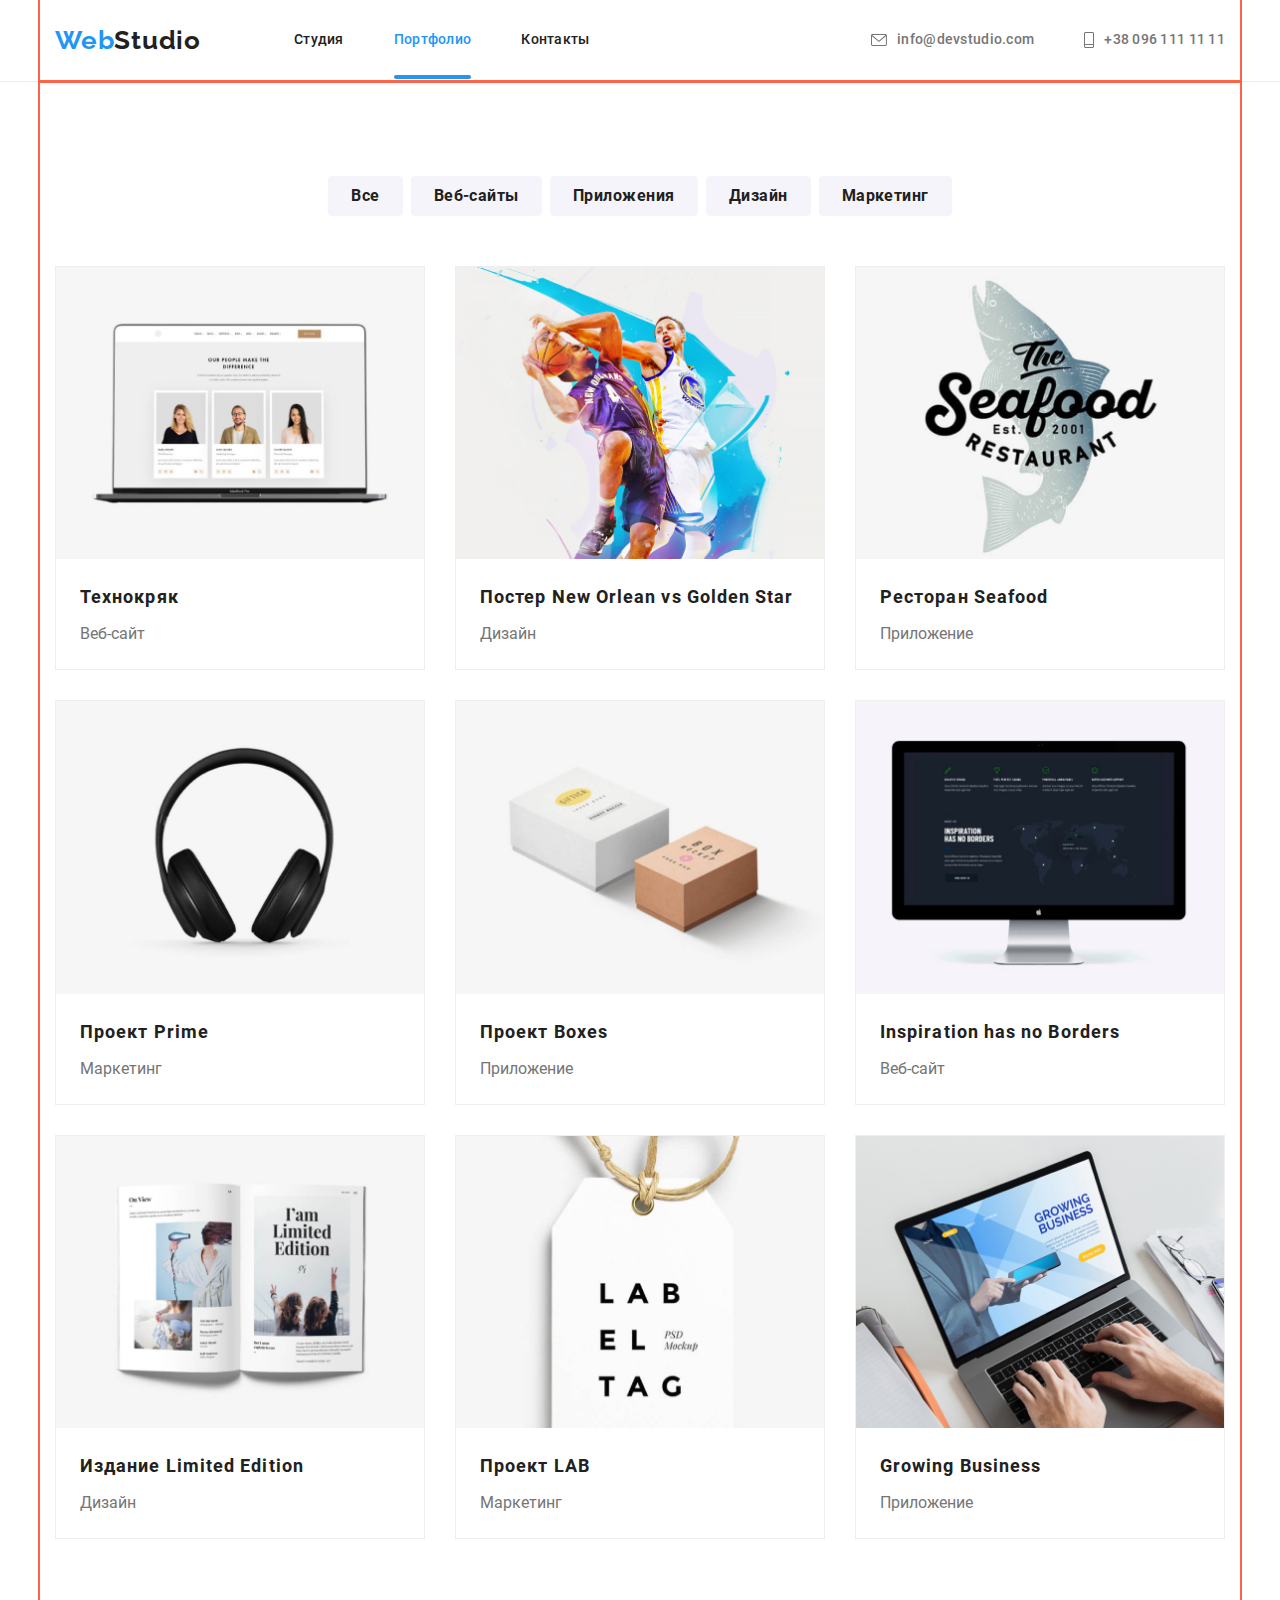
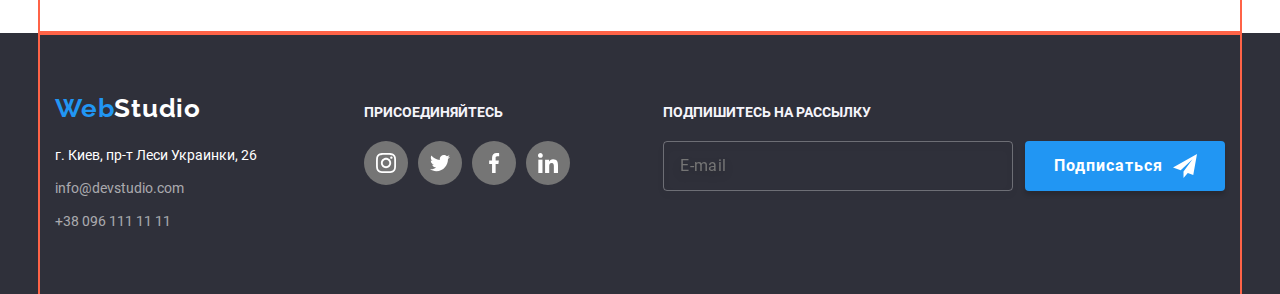
==== portfolio.html @ 84782966 "main" ====
<!DOCTYPE html>
<html lang="ru">

<head>
    <meta charset="UTF-8" />
    <meta name="viewport" content="width=device-width, initial-scale=1.0" />
    <title>
        WebStudio - эффективные решения для вашего бизнеса
    </title>
    <link href="https://fonts.googleapis.com/css2?family=Raleway:wght@700&display=swap" rel="stylesheet">
    <link rel="stylesheet"
        href="https://cdnjs.cloudflare.com/ajax/libs/modern-normalize/1.0.0/modern-normalize.min.css">
    <link rel="stylesheet" href="./css/portfolio.min.css" />
</head>

<body>
    <header>
        <div class="container header-container">
            <nav class="menu">
                <a href="./index.html" class="logo"><span class="logo__accent">Web</span>Studio</a>
                <ul class="site-nav list">
                    <li class="site-nav__item"><a href="./index.html"
                            class="site-nav__link">Студия</a></li>
                    <li class="site-nav__item"><a href="./portfolio.html" class="site-nav__link site-nav__link--current">Портфолио</a></li>
                    <li class="site-nav__item"><a href="#Contacts" class="site-nav__link">Контакты</a></li>
                </ul>
            </nav>
            <ul class="aut-nav list">
                <li class="aut-nav__item"><a href="mailto:info@devstudio.com" class="aut-nav__link"><svg
                            class="aut-nav__mail-icon">
                            <use href="./images/sprite.svg#mail"></use>
                        </svg>info@devstudio.com</a></li>
                <li class="aut-nav__item"><a href="tel:+380961111111" class="aut-nav__link"><svg class="aut-nav__tel-icon">
                            <use href="./images/sprite.svg#tel"></use>
                        </svg>+38 096 111 11 11</a></li>
            </ul>
        </div>
    </header>
    <main>
<section class="filter">
    <div class="container">
        <ul class="list filter__list">
            <li class="filter__item"><button type="button" class="filter__button">Все</button></li>
            <li class="filter__item"><button type="button" class="filter__button">Веб-сайты</button></li>
            <li class="filter__item"><button type="button" class="filter__button">Приложения</button></li>
            <li class="filter__item"><button type="button" class="filter__button">Дизайн</button></li>
            <li class="filter__item"><button type="button" class="filter__button">Маркетинг</button></li>
        </ul>
    
<div class="works">
        <h1 class="works--visually-hidden">Наши работы</h1>
            <ul class="list works__list">
                <li class="works__item">
                    <a href="" class="works__link">
                    <div class="works__holder">
                    <div class="works__thumb">
                        <img src="./images/img8.jpg" alt="Технокряк" width="370" height="294"/>
                        <p class="works__description">Технокряк это современная площадка распространения коронавируса. Компании используют эту платформу для цифрового
                        шпионажа и атак на защищённые сервера конкурентов.</p>
                    </div>
                            <div class="works__section">
                                <h3 class="works__title">Технокряк</h3>
                                <p class="works__subtitle">Веб-сайт</p>
                            </div>
                        </div>
                </a></li>
                <li class="works__item"><a href="" class="works__link">
                    <div class="works__holder">
                        <div class="works__thumb">
                            <img src="./images/img9.jpg" alt="Постер" width="370" height="294"/>
                            <p class="works__description">Технокряк это современная площадка распространения коронавируса. Компании используют эту
                                платформу для цифрового
                                шпионажа и атак на защищённые сервера конкурентов.</p>
                        </div>
                            <div class="works__section">
                                <h3 class="works__title">Постер New Orlean vs Golden Star</h3><p class="works__subtitle">Дизайн</p>
                            </div>
                        </div>
                </a></li>
                <li class="works__item"><a href="" class="works__link">
                    <div class="works__holder">
                        <div class="works__thumb">
                            <img src="./images/img10.jpg" alt="Ресторан" width="370" height="294"/>
                            <p class="works__description">Технокряк это современная площадка распространения коронавируса. Компании используют эту
                                платформу для цифрового
                                шпионажа и атак на защищённые сервера конкурентов.</p>
                        </div>
                            <div class="works__section">
                                <h3 class="works__title">Ресторан Seafood</h3><p class="works__subtitle">Приложение</p>
                            </div>
                    </div>
                </a></li>
                <li class="works__item"><a href="" class="works__link">
                    <div class="works__holder">
                        <div class="works__thumb">
                            <img src="./images/img11.jpg" alt="Проект" width="370" height="294"/>
                            <p class="works__description">Технокряк это современная площадка распространения коронавируса. Компании используют эту
                                платформу для цифрового
                                шпионажа и атак на защищённые сервера конкурентов.</p>
                        </div>
                            <div class="works__section">
                                <h3 class="works__title">Проект Prime</h3><p class="works__subtitle">Маркетинг</p>
                            </div>
                    </div>
                </a></li>
                <li class="works__item"><a href="" class="works__link">
                    <div class="works__holder">
                        <div class="works__thumb">
                            <img src="./images/img12.jpg" alt="Проект" width="370" height="294"/>
                            <p class="works__description">Технокряк это современная площадка распространения коронавируса. Компании используют эту платформу для цифрового
                        шпионажа и атак на защищённые сервера конкурентов.</p>
                        </div>
                            <div class="works__section">
                                <h3 class="works__title">Проект Boxes</h3><p class="works__subtitle">Приложение</p>
                            </div>
                    </div>
                </a></li>
                <li class="works__item"><a href="" class="works__link">
                    <div class="works__holder">
                        <div class="works__thumb">
                            <img src="./images/img13.jpg" alt="Веб-сайт" width="370" height="294"/>
                            <p class="works__description">Технокряк это современная площадка распространения коронавируса. Компании используют эту платформу для цифрового
                        шпионажа и атак на защищённые сервера конкурентов.</p>
                        </div>
                            <div class="works__section">
                                <h3 class="works__title">Inspiration has no Borders</h3><p class="works__subtitle">Веб-сайт</p>
                            </div>
                    </div>
                </a></li>
                <li class="works__item"><a href="" class="works__link">
                    <div class="works__holder">
                        <div class="works__thumb">
                            <img src="./images/img14.jpg" alt="Издание" width="370" height="294"/>
                            <p class="works__description">Технокряк это современная площадка распространения коронавируса. Компании используют эту платформу для цифрового
                        шпионажа и атак на защищённые сервера конкурентов.</p>
                        </div>
                            <div class="works__section">
                                <h3 class="works__title">Издание Limited Edition</h3><p class="works__subtitle">Дизайн</p>
                            </div>
                    </div>
                </a></li>
                <li class="works__item"><a href="" class="works__link">
                    <div class="works__holder">
                        <div class="works__thumb">
                            <img src="./images/img15.jpg" alt="Проект Лаб" width="370" height="294"/>
                            <p class="works__description">Технокряк это современная площадка распространения коронавируса. Компании используют эту платформу для цифрового
                        шпионажа и атак на защищённые сервера конкурентов.</p>
                        </div>
                            <div class="works__section">
                                <h3 class="works__title">Проект LAB</h3><p class="works__subtitle">Маркетинг</p>
                            </div>
                    </div>
                </a></li>
                <li class="works__item"><a href="" class="works__link">
                    <div class="works__holder">
                        <div class="works__thumb">
                            <img src="./images/img16.jpg" alt="Приложение для бизнеса" width="370" height="294"/>
                            <p class="works__description">Технокряк это современная площадка распространения коронавируса. Компании используют эту платформу для цифрового
                        шпионажа и атак на защищённые сервера конкурентов.</p>

                        </div>
                            <div class="works__section">
                                <h3 class="works__title">Growing Business</h3><p class="works__subtitle">Приложение</p>
                            </div>
                    </div>
                </a></li>
            </ul>
      

</div>
</section>

    </main>

    <footer class="dark-bg">
        <div class="container footer-container">
            <div class="contacts">
                <a href="./index.html" class="logo"><span class="logo__accent">Web</span><span
                        class="logo--inverse">Studio</span></a>
                <address id="Contacts">
                    <p class="contacts__address">г. Киев, пр-т Леси Украинки, 26</p>
                    <ul class="list">
                        <li><a href="mailto:info@devstudio.com" class="contacts__link">info@devstudio.com</a></li>
                        <li><a href="tel:+380961111111" class="contacts__link"> +38 096 111 11 11 </a></li>
                    </ul>
                </address>
            </div>
            <div class="join">
                <h3 class="join__title">Присоединяйтесь</h3>
                <ul class="list join__list">
                    <li class="join__item"><a class="join__link" href=""><svg class="social__icon">
                                <use href="./images/sprite.svg#instagram"></use>
                            </svg></a></li>
                    <li class="join__item"><a class="join__link" href=""><svg class="social__icon">
                                <use href="./images/sprite.svg#twitter"></use>
                            </svg></a></li>
                    <li class="join__item"><a class="join__link" href=""><svg class="social__icon">
                                <use href="./images/sprite.svg#facebook"></use>
                            </svg></a></li>
                    <li class="join__item"><a class="join__link" href=""><svg class="social__icon">
                                <use href="./images/sprite.svg#linkedin"></use>
                            </svg></a></li>
                </ul>
            </div>
                    <div class="subscribe">
                        <h3 class="subscribe__title">Подпишитесь на рассылку</h3>
                        <form class="subscribe__field">
                            <input class="subscribe__input" type="email" name="mail" placeholder="E-mail" autocomplete="email">
                            <button class="subscribe__button">Подписаться
                                <svg class="icon-send">
                                    <use href="./images/sprite.svg#send"></use>
                                </svg></button>
                    
                        </form>
                    </div>
        </div>
    </footer>
    </body>
    
    </html>
---- css/portfolio.min.css ----
@font-face{font-family:"Roboto";font-style:normal;font-weight:400;src:url("../fonts/Roboto/roboto-v20-latin_cyrillic-regular.eot");src:local("Roboto"),local("Roboto-Regular"),url("../fonts/Roboto/roboto-v20-latin_cyrillic-regular.eot?#iefix") format("embedded-opentype"),url("../fonts/Roboto/roboto-v20-latin_cyrillic-regular.woff2") format("woff2"),url("../fonts/Roboto/roboto-v20-latin_cyrillic-regular.woff") format("woff"),url("../fonts/Roboto/roboto-v20-latin_cyrillic-regular.ttf") format("truetype"),url("../fonts/Roboto/roboto-v20-latin_cyrillic-regular.svg#Roboto") format("svg")}@font-face{font-family:"Roboto";font-style:normal;font-weight:500;src:url("../fonts/Roboto/roboto-v20-latin_cyrillic-500.eot");src:local("Roboto Medium"),local("Roboto-Medium"),url("../fonts/Roboto/roboto-v20-latin_cyrillic-500.eot?#iefix") format("embedded-opentype"),url("../fonts/Roboto/roboto-v20-latin_cyrillic-500.woff2") format("woff2"),url("../fonts/Roboto/roboto-v20-latin_cyrillic-500.woff") format("woff"),url("../fonts/Roboto/roboto-v20-latin_cyrillic-500.ttf") format("truetype"),url("../fonts/Roboto/roboto-v20-latin_cyrillic-500.svg#Roboto") format("svg")}@font-face{font-family:"Roboto";font-style:normal;font-weight:700;src:url("../fonts/Roboto/roboto-v20-latin_cyrillic-700.eot");src:local("Roboto Bold"),local("Roboto-Bold"),url("../fonts/Roboto/roboto-v20-latin_cyrillic-700.eot?#iefix") format("embedded-opentype"),url("../fonts/Roboto/roboto-v20-latin_cyrillic-700.woff2") format("woff2"),url("../fonts/Roboto/roboto-v20-latin_cyrillic-700.woff") format("woff"),url("../fonts/Roboto/roboto-v20-latin_cyrillic-700.ttf") format("truetype"),url("../fonts/Roboto/roboto-v20-latin_cyrillic-700.svg#Roboto") format("svg")}@font-face{font-family:"Roboto";font-style:normal;font-weight:900;src:url("../fonts/Roboto/roboto-v20-latin_cyrillic-900.eot");src:local("Roboto Black"),local("Roboto-Black"),url("../fonts/Roboto/roboto-v20-latin_cyrillic-900.eot?#iefix") format("embedded-opentype"),url("../fonts/Roboto/roboto-v20-latin_cyrillic-900.woff2") format("woff2"),url("../fonts/Roboto/roboto-v20-latin_cyrillic-900.woff") format("woff"),url("../fonts/Roboto/roboto-v20-latin_cyrillic-900.ttf") format("truetype"),url("../fonts/Roboto/roboto-v20-latin_cyrillic-900.svg#Roboto") format("svg")}.site-nav__link,.aut-nav__link{font-weight:500;line-height:1.14;letter-spacing:0.02em;text-decoration:none}.site-nav__link:hover,.aut-nav__link:hover,.site-nav__link:focus,.aut-nav__link:focus{color:#2196f3}.filter__button{color:#212121;border:1px solid transparent;border-radius:4px}.join__title,.subscribe__title{margin-bottom:0;color:#212121;font-weight:700;font-size:14px;line-height:1.14;text-transform:uppercase}html{box-sizing:border-box}*,*::before,*::after{box-sizing:inherit}body{color:#757575;font-family:"Roboto", sans-serif;font-size:14px;line-height:1.71}h1,h2,h3,p{margin-top:0}img{display:block;max-width:100%;height:auto}address{font-style:normal}header{border-bottom:1px solid #ececec}link{text-decoration:none}.container{margin-left:auto;margin-right:auto;width:1200px;padding-left:15px;padding-right:15px;padding-top:94px;padding-bottom:94px;outline:2px solid tomato}.list{list-style:none;margin:0;padding:0}.dark-bg{background:#2f303a}.qualities--visually-hidden,.works--visually-hidden{position:absolute;width:1px;height:1px;margin:-1px;border:0;padding:0;clip:rect(0 0 0 0);overflow:hidden}.social__list{display:inline-flex}.social__link{display:inline-flex;justify-content:center;align-items:center;width:44px;height:44px;border-radius:50%;color:#afb1b8;transition:color 250ms cubic-bezier(0.4, 0, 0.2, 1)}.social__link:hover,.social__link:focus{background-color:#2196f3}.social__icon{width:20px;height:20px;fill:currentColor;transition:fill 250ms cubic-bezier(0.4, 0, 0.2, 1)}.social__link:hover .social__icon,.social__link:focus .social__icon{fill:#fff}.join__link:hover .social__icon,.join__link:focus .social__icon{fill:#fff}.logo__accent{color:#2196f3}.logo{display:block;margin-right:93px;font-family:"Raleway", sans-serif;font-size:26px;line-height:1.19;letter-spacing:.03em;font-weight:700;font-weight:700;text-decoration:none;color:#212121}.logo--inverse{color:#fff}.submit{display:flex;justify-content:center;align-items:center;margin-bottom:30px}.submit__checkbox{-webkit-appearance:none;-moz-appearance:none;appearance:none;position:absolute}.submit__icon{display:inline-block;width:16px;height:15px;background:#fff;border:2px solid #212121;border-radius:2px;box-shadow:0px 1px 3px rgba(0,0,0,0.12),0px 1px 1px rgba(0,0,0,0.14),0px 2px 1px rgba(0,0,0,0.2)}.submit__checkbox:checked+.submit__icon{background-color:#2196f3;fill:#fff;border-color:#2196f3;background-image:url(../images/check.svg);background-size:contain;background-origin:border-box}.submit__label{display:block;margin-left:7px;display:14px;justify-content:1.71;align-items:center;color:#757575}.submit-link{color:#2196f3}.submit__button{display:block;margin-right:auto;margin-left:auto;width:200px;height:50px;font-size:16px;line-height:1.87;letter-spacing:.06em;font-weight:700;font-weight:bold;text-align:center;color:#fff;background-color:#2196f3;box-shadow:0px 4px 4px rgba(0,0,0,0.15);border-radius:4px;border-style:none}.header-container{display:flex;padding-top:24px;padding-bottom:25px}.menu{display:flex;justify-content:center;align-items:center}.site-nav{display:flex;justify-content:center;align-items:center}.site-nav__link{padding-top:8px;padding-bottom:8px;color:#212121;transition:color 250ms cubic-bezier(0.4, 0, 0.2, 1)}.site-nav__link--current{position:relative;color:#2196f3}.site-nav__link--current::after{content:"";position:absolute;display:block;left:0;bottom:-24px;width:100%;height:4px;border-radius:2px;background-color:#2196f3}.site-nav__item:not(:last-child),.aut-nav__item:not(:last-child){margin-right:50px}.aut-nav{display:inline-flex;margin-left:auto}.aut-nav__link{display:flex;justify-content:center;align-items:center;padding-top:8px;padding-bottom:8px;color:#757575;transition-property:color;transition-delay:250ms}.aut-nav__mail-icon{margin-right:10px;width:16px;height:12px;fill:currentColor;transition:fill 250ms cubic-bezier(0.4, 0, 0.2, 1)}.aut-nav__link:hover .aut-nav__mail-icon{fill:#2196f3}.aut-nav__tel-icon{margin-right:10px;width:10px;height:16px;fill:currentColor;transition:fill 250ms cubic-bezier(0.4, 0, 0.2, 1)}.aut-nav__link:focus .aut-nav__tel-icon{fill:#2196f3}.filter__list{display:flex;justify-content:center;margin-bottom:50px}.filter__item:not(:last-child){margin-right:8px}.filter__button{padding:6px 22px;background-color:#f5f4fa;font-weight:500;font-size:16px;line-height:1.62;letter-spacing:.03em;font-weight:700}.filter__button:hover,.filter__button:focus{color:#fff;background:#2196f3}.works__section{padding-left:24px;padding-bottom:20px;padding-top:20px;padding-right:24px}.works__title{margin-bottom:0;font-size:18px;line-height:2;letter-spacing:.06em;font-weight:700;color:#212121}.works__subtitle{margin-top:4px;margin-bottom:0;font-size:16px;line-height:1.87;color:#757575}.works__list{display:flex;flex-wrap:wrap;margin-top:-30px;margin-left:-30px}.works__item{margin-top:30px;margin-left:30px;border:1px solid #eeeeee;flex-basis:calc(100% / 3 - 30px)}.works__link{text-decoration:none}.works__link:hover .works__holder,.works__link:focus .works__holder{box-shadow:0px 5px 10px rgba(0,0,0,0.12),0px 3px 3px rgba(0,0,0,0.14),0px 3px 4px rgba(0,0,0,0.2)}.works__thumb{position:relative;overflow:hidden}.works__thumb::before{content:"";display:block;position:absolute;top:0;left:0;width:100%;height:100%;background-color:rgba(33,150,243,0.9);opacity:0;transform:translateY(100%);transition:opacity 250ms cubic-bezier(0.4, 0, 0.2, 1),transform 250ms cubic-bezier(0.4, 0, 0.2, 1)}.works__link:hover .works__thumb::before,.works__link:focus .works__thumb::before{opacity:1;transform:translateY(0)}.works__description{position:absolute;display:flex;width:100%;height:100%;top:0;left:0;padding:24px;align-items:center;color:#fff;font-size:18px;line-height:1.56;letter-spacing:.03em;font-weight:700;overflow:auto;opacity:0;transform:translateY(100%);transition:opacity 250ms cubic-bezier(0.4, 0, 0.2, 1),transform 250ms cubic-bezier(0.4, 0, 0.2, 1)}.works__link:hover .works__description,.works__link:focus .works__description{opacity:1;transform:translateY(0)}.footer-container{display:flex;padding-top:60px;padding-bottom:60px}.contacts__address,.contacts__link{font-size:14px;line-height:1.71}.contacts__link{display:block;color:rgba(255,255,255,0.6);margin-top:9px;text-decoration:none}.contacts__address{color:#fff;margin-top:20px;margin-bottom:0}.join{display:block;margin-left:70px;padding-top:12px}.join__title{color:#f5f4fa;margin-bottom:20px}.join__list{display:flex;text-decoration:none}.join__item{display:inline-flex}.join__item:not(:last-child){margin-right:10px}.join__link{display:flex;justify-content:center;align-items:center;width:44px;height:44px;border-radius:50%;color:#fff;background-color:#757575;transition:background-color 250ms cubic-bezier(0.4, 0, 0.2, 1)}.join__link:hover,.join__link:focus{background-color:#2196f3}.subscribe{padding-top:12px;margin-left:93px}.subscribe__field{display:flex;align-items:center}.subscribe__input{width:350px;height:50px;padding:15px 16px;margin-right:12px;background-color:transparent;border:1px solid rgba(255,255,255,0.3);box-sizing:border-box;filter:drop-shadow(0px 4px 4px rgba(0,0,0,0.15));border-radius:4px;font-size:16px;line-height:1.25;letter-spacing:0.03em;color:rgba(255,255,255,0.6)}.subscribe__input:-webkit-autofill,.subscribe__input:-webkit-autofill:hover,.subscribe__input:-webkit-autofill:focus{border:1px solid #69696b;-webkit-text-fill-color:rgba(255,255,255,0.6);-webkit-box-shadow:0 0 0px 1000px 255,255,255,0.3 inset;box-shadow:0 0 0px 1000px 255,255,255,0.3 inset}.subscribe__button{display:flex;align-items:center;text-align:center;padding:10px 28px 10px 29px;width:200px;height:50px;background-color:#2196f3;font-size:16px;line-height:1.87;letter-spacing:.06em;font-weight:bold;color:#fff;border:transparent;box-shadow:0px 4px 4px rgba(0,0,0,0.15);border-radius:4px;transition:color 250ms cubic-bezier(0.4, 0, 0.2, 1),background-color 250ms cubic-bezier(0.4, 0, 0.2, 1)}.subscribe__button:hover,.subscribe__button:focus{color:#2196f3;background-color:#f5f4fa}.icon-send{width:24px;height:24px;margin-left:10px;fill:currentColor;transition:fill 250ms cubic-bezier(0.4, 0, 0.2, 1)}.subscribe__title{color:#f5f4fa;margin-bottom:20px}
/*# sourceMappingURL=portfolio.min.css.map */
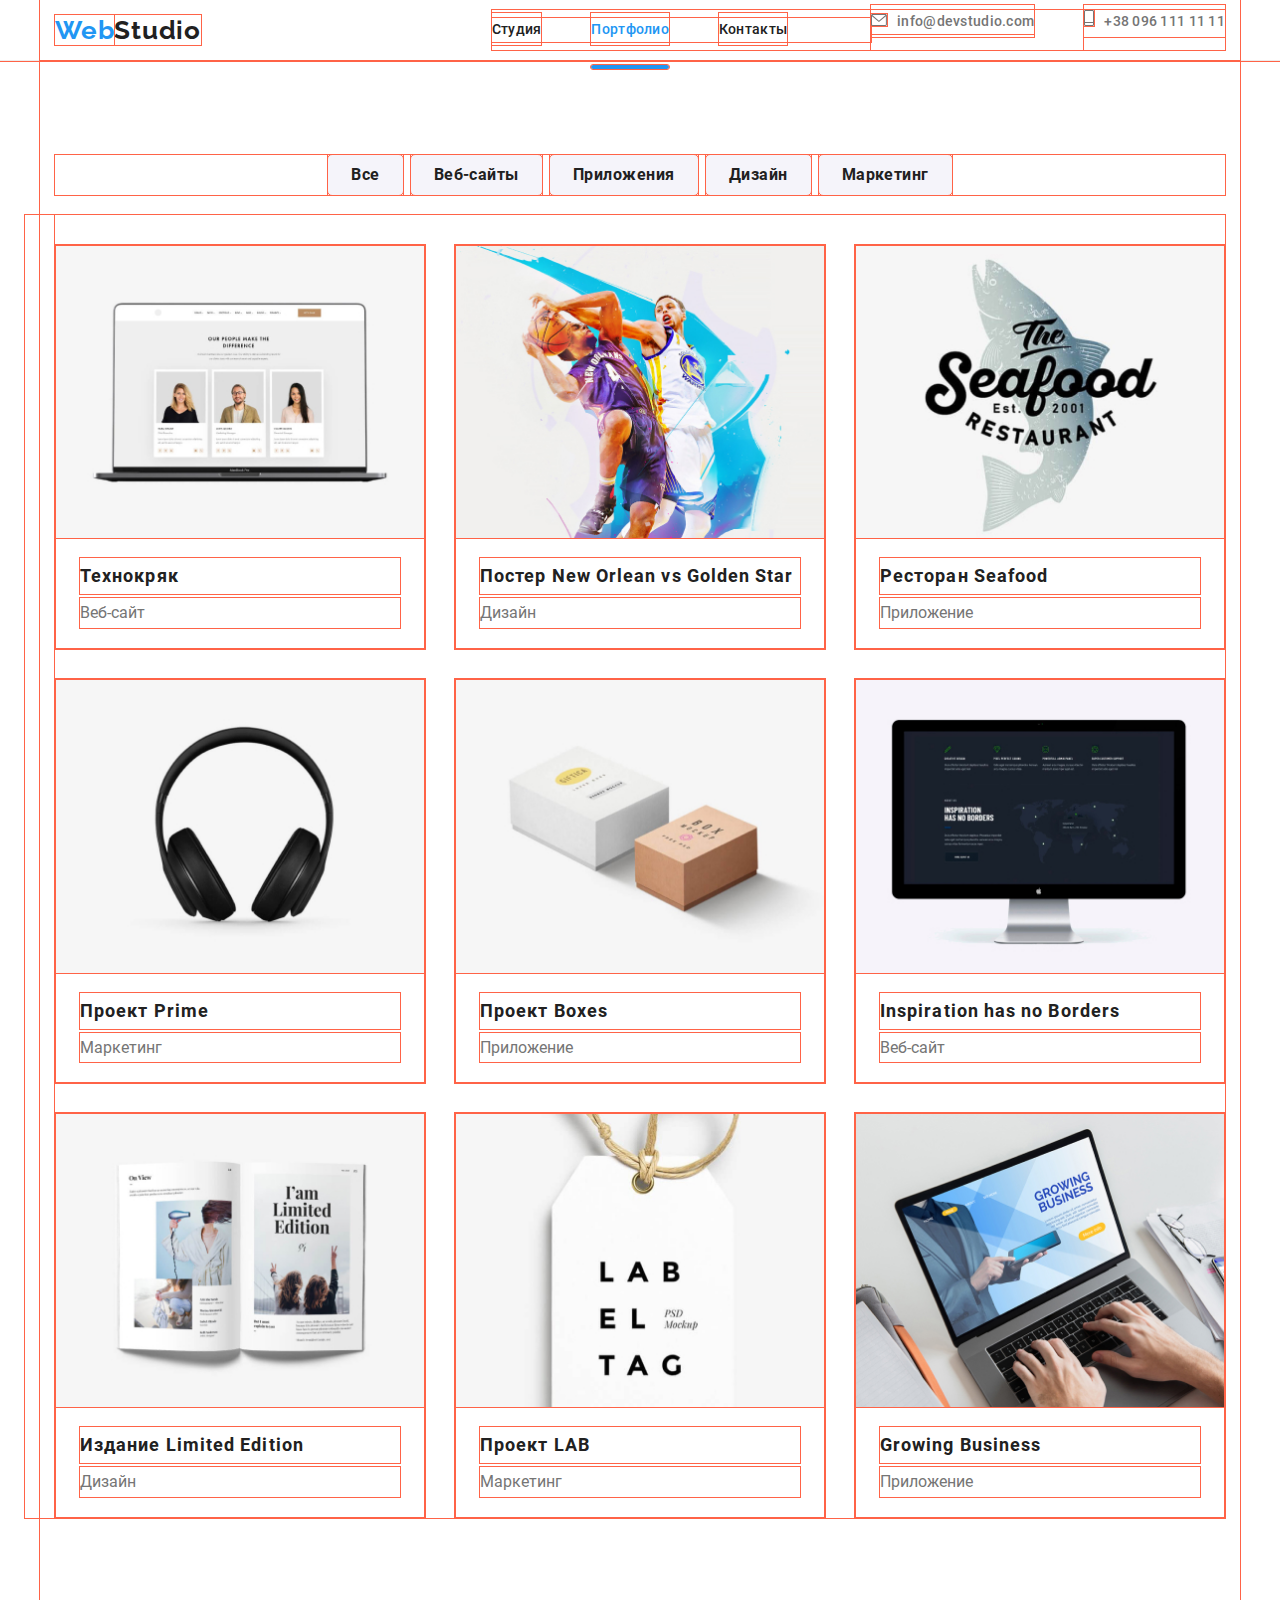
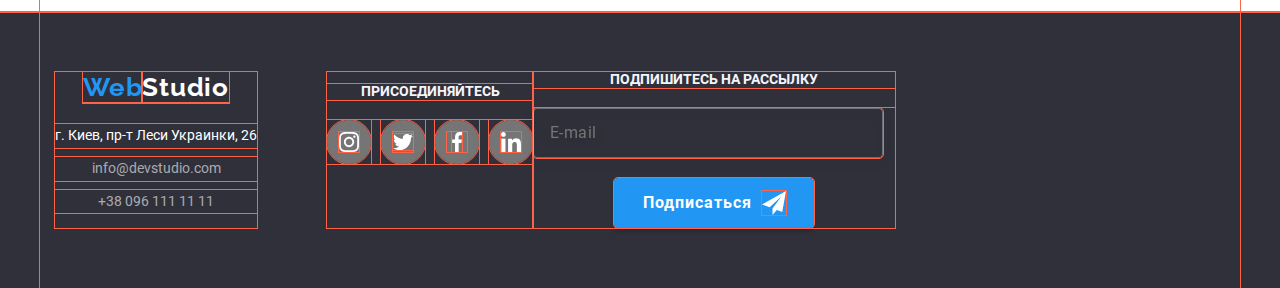
==== commit 8aaed634: "tablet" ====
--- a/portfolio.html
+++ b/portfolio.html
@@ -14,26 +14,37 @@
 </head>
 
 <body>
-    <header>
-        <div class="container header-container">
-            <nav class="menu">
-                <a href="./index.html" class="logo"><span class="logo__accent">Web</span>Studio</a>
+    <header class="page-header">
+        <div class="header-container">
+    
+            <a href="./index.html" class="logo logo--header"><span class="logo__accent">Web</span>Studio</a>
+            <button type="button" class="menu__btn" aria-expanded="false" aria-controls="menu-container" data-menu-button>
+                <svg width="24" height="16" aria-label="Переключатель мобильного меню">
+                    <use class="menu__close-icon" href="./images/sprite.svg#close_nav"></use>
+                    <use class="menu__open-icon" href="./images/sprite.svg#menu_nav"></use>
+                </svg>
+            </button>
+            <nav class="menu" id="menu-container" data-menu>
                 <ul class="site-nav list">
                     <li class="site-nav__item"><a href="./index.html"
                             class="site-nav__link">Студия</a></li>
-                    <li class="site-nav__item"><a href="./portfolio.html" class="site-nav__link site-nav__link--current">Портфолио</a></li>
+                    <li class="site-nav__item site-nav__item--current"><a href="./portfolio.html" class="site-nav__link  site-nav__link--current">Портфолио</a></li>
                     <li class="site-nav__item"><a href="#Contacts" class="site-nav__link">Контакты</a></li>
                 </ul>
+    
+                <ul class="aut-nav list">
+                    <li class="aut-nav__item"><a href="mailto:info@devstudio.com" class="aut-nav__link"><svg
+                                class="aut-nav__mail-icon">
+                                <use href="./images/sprite.svg#mail"></use>
+                            </svg>info@devstudio.com</a></li>
+                    <li class="aut-nav__item"><a href="tel:+380961111111" class="aut-nav__link"><svg
+                                class="aut-nav__tel-icon">
+                                <use href="./images/sprite.svg#tel"></use>
+                            </svg>+38 096 111 11 11</a></li>
+                </ul>
             </nav>
-            <ul class="aut-nav list">
-                <li class="aut-nav__item"><a href="mailto:info@devstudio.com" class="aut-nav__link"><svg
-                            class="aut-nav__mail-icon">
-                            <use href="./images/sprite.svg#mail"></use>
-                        </svg>info@devstudio.com</a></li>
-                <li class="aut-nav__item"><a href="tel:+380961111111" class="aut-nav__link"><svg class="aut-nav__tel-icon">
-                            <use href="./images/sprite.svg#tel"></use>
-                        </svg>+38 096 111 11 11</a></li>
-            </ul>
+    
+    
         </div>
     </header>
     <main>
@@ -202,19 +213,20 @@
                             </svg></a></li>
                 </ul>
             </div>
-                    <div class="subscribe">
-                        <h3 class="subscribe__title">Подпишитесь на рассылку</h3>
-                        <form class="subscribe__field">
-                            <input class="subscribe__input" type="email" name="mail" placeholder="E-mail" autocomplete="email">
-                            <button class="subscribe__button">Подписаться
-                                <svg class="icon-send">
-                                    <use href="./images/sprite.svg#send"></use>
-                                </svg></button>
-                    
-                        </form>
-                    </div>
+            <div class="subscribe">
+                <h3 class="subscribe__title">Подпишитесь на рассылку</h3>
+                <form class="subscribe__field">
+                    <input class="subscribe__input" type="email" name="mail" placeholder="E-mail" autocomplete="email">
+                    <button class="subscribe__button">Подписаться
+                        <svg class="icon-send">
+                            <use href="./images/sprite.svg#send"></use>
+                        </svg></button>
+    
+                </form>
+            </div>
         </div>
     </footer>
+    <script src="./js/menu.js"></script>
     </body>
     
     </html>--- a/css/portfolio.min.css
+++ b/css/portfolio.min.css
@@ -1,2 +1,2 @@
-@font-face{font-family:"Roboto";font-style:normal;font-weight:400;src:url("../fonts/Roboto/roboto-v20-latin_cyrillic-regular.eot");src:local("Roboto"),local("Roboto-Regular"),url("../fonts/Roboto/roboto-v20-latin_cyrillic-regular.eot?#iefix") format("embedded-opentype"),url("../fonts/Roboto/roboto-v20-latin_cyrillic-regular.woff2") format("woff2"),url("../fonts/Roboto/roboto-v20-latin_cyrillic-regular.woff") format("woff"),url("../fonts/Roboto/roboto-v20-latin_cyrillic-regular.ttf") format("truetype"),url("../fonts/Roboto/roboto-v20-latin_cyrillic-regular.svg#Roboto") format("svg")}@font-face{font-family:"Roboto";font-style:normal;font-weight:500;src:url("../fonts/Roboto/roboto-v20-latin_cyrillic-500.eot");src:local("Roboto Medium"),local("Roboto-Medium"),url("../fonts/Roboto/roboto-v20-latin_cyrillic-500.eot?#iefix") format("embedded-opentype"),url("../fonts/Roboto/roboto-v20-latin_cyrillic-500.woff2") format("woff2"),url("../fonts/Roboto/roboto-v20-latin_cyrillic-500.woff") format("woff"),url("../fonts/Roboto/roboto-v20-latin_cyrillic-500.ttf") format("truetype"),url("../fonts/Roboto/roboto-v20-latin_cyrillic-500.svg#Roboto") format("svg")}@font-face{font-family:"Roboto";font-style:normal;font-weight:700;src:url("../fonts/Roboto/roboto-v20-latin_cyrillic-700.eot");src:local("Roboto Bold"),local("Roboto-Bold"),url("../fonts/Roboto/roboto-v20-latin_cyrillic-700.eot?#iefix") format("embedded-opentype"),url("../fonts/Roboto/roboto-v20-latin_cyrillic-700.woff2") format("woff2"),url("../fonts/Roboto/roboto-v20-latin_cyrillic-700.woff") format("woff"),url("../fonts/Roboto/roboto-v20-latin_cyrillic-700.ttf") format("truetype"),url("../fonts/Roboto/roboto-v20-latin_cyrillic-700.svg#Roboto") format("svg")}@font-face{font-family:"Roboto";font-style:normal;font-weight:900;src:url("../fonts/Roboto/roboto-v20-latin_cyrillic-900.eot");src:local("Roboto Black"),local("Roboto-Black"),url("../fonts/Roboto/roboto-v20-latin_cyrillic-900.eot?#iefix") format("embedded-opentype"),url("../fonts/Roboto/roboto-v20-latin_cyrillic-900.woff2") format("woff2"),url("../fonts/Roboto/roboto-v20-latin_cyrillic-900.woff") format("woff"),url("../fonts/Roboto/roboto-v20-latin_cyrillic-900.ttf") format("truetype"),url("../fonts/Roboto/roboto-v20-latin_cyrillic-900.svg#Roboto") format("svg")}.site-nav__link,.aut-nav__link{font-weight:500;line-height:1.14;letter-spacing:0.02em;text-decoration:none}.site-nav__link:hover,.aut-nav__link:hover,.site-nav__link:focus,.aut-nav__link:focus{color:#2196f3}.filter__button{color:#212121;border:1px solid transparent;border-radius:4px}.join__title,.subscribe__title{margin-bottom:0;color:#212121;font-weight:700;font-size:14px;line-height:1.14;text-transform:uppercase}html{box-sizing:border-box}*,*::before,*::after{box-sizing:inherit}body{color:#757575;font-family:"Roboto", sans-serif;font-size:14px;line-height:1.71}h1,h2,h3,p{margin-top:0}img{display:block;max-width:100%;height:auto}address{font-style:normal}header{border-bottom:1px solid #ececec}link{text-decoration:none}.container{margin-left:auto;margin-right:auto;width:1200px;padding-left:15px;padding-right:15px;padding-top:94px;padding-bottom:94px;outline:2px solid tomato}.list{list-style:none;margin:0;padding:0}.dark-bg{background:#2f303a}.qualities--visually-hidden,.works--visually-hidden{position:absolute;width:1px;height:1px;margin:-1px;border:0;padding:0;clip:rect(0 0 0 0);overflow:hidden}.social__list{display:inline-flex}.social__link{display:inline-flex;justify-content:center;align-items:center;width:44px;height:44px;border-radius:50%;color:#afb1b8;transition:color 250ms cubic-bezier(0.4, 0, 0.2, 1)}.social__link:hover,.social__link:focus{background-color:#2196f3}.social__icon{width:20px;height:20px;fill:currentColor;transition:fill 250ms cubic-bezier(0.4, 0, 0.2, 1)}.social__link:hover .social__icon,.social__link:focus .social__icon{fill:#fff}.join__link:hover .social__icon,.join__link:focus .social__icon{fill:#fff}.logo__accent{color:#2196f3}.logo{display:block;margin-right:93px;font-family:"Raleway", sans-serif;font-size:26px;line-height:1.19;letter-spacing:.03em;font-weight:700;font-weight:700;text-decoration:none;color:#212121}.logo--inverse{color:#fff}.submit{display:flex;justify-content:center;align-items:center;margin-bottom:30px}.submit__checkbox{-webkit-appearance:none;-moz-appearance:none;appearance:none;position:absolute}.submit__icon{display:inline-block;width:16px;height:15px;background:#fff;border:2px solid #212121;border-radius:2px;box-shadow:0px 1px 3px rgba(0,0,0,0.12),0px 1px 1px rgba(0,0,0,0.14),0px 2px 1px rgba(0,0,0,0.2)}.submit__checkbox:checked+.submit__icon{background-color:#2196f3;fill:#fff;border-color:#2196f3;background-image:url(../images/check.svg);background-size:contain;background-origin:border-box}.submit__label{display:block;margin-left:7px;display:14px;justify-content:1.71;align-items:center;color:#757575}.submit-link{color:#2196f3}.submit__button{display:block;margin-right:auto;margin-left:auto;width:200px;height:50px;font-size:16px;line-height:1.87;letter-spacing:.06em;font-weight:700;font-weight:bold;text-align:center;color:#fff;background-color:#2196f3;box-shadow:0px 4px 4px rgba(0,0,0,0.15);border-radius:4px;border-style:none}.header-container{display:flex;padding-top:24px;padding-bottom:25px}.menu{display:flex;justify-content:center;align-items:center}.site-nav{display:flex;justify-content:center;align-items:center}.site-nav__link{padding-top:8px;padding-bottom:8px;color:#212121;transition:color 250ms cubic-bezier(0.4, 0, 0.2, 1)}.site-nav__link--current{position:relative;color:#2196f3}.site-nav__link--current::after{content:"";position:absolute;display:block;left:0;bottom:-24px;width:100%;height:4px;border-radius:2px;background-color:#2196f3}.site-nav__item:not(:last-child),.aut-nav__item:not(:last-child){margin-right:50px}.aut-nav{display:inline-flex;margin-left:auto}.aut-nav__link{display:flex;justify-content:center;align-items:center;padding-top:8px;padding-bottom:8px;color:#757575;transition-property:color;transition-delay:250ms}.aut-nav__mail-icon{margin-right:10px;width:16px;height:12px;fill:currentColor;transition:fill 250ms cubic-bezier(0.4, 0, 0.2, 1)}.aut-nav__link:hover .aut-nav__mail-icon{fill:#2196f3}.aut-nav__tel-icon{margin-right:10px;width:10px;height:16px;fill:currentColor;transition:fill 250ms cubic-bezier(0.4, 0, 0.2, 1)}.aut-nav__link:focus .aut-nav__tel-icon{fill:#2196f3}.filter__list{display:flex;justify-content:center;margin-bottom:50px}.filter__item:not(:last-child){margin-right:8px}.filter__button{padding:6px 22px;background-color:#f5f4fa;font-weight:500;font-size:16px;line-height:1.62;letter-spacing:.03em;font-weight:700}.filter__button:hover,.filter__button:focus{color:#fff;background:#2196f3}.works__section{padding-left:24px;padding-bottom:20px;padding-top:20px;padding-right:24px}.works__title{margin-bottom:0;font-size:18px;line-height:2;letter-spacing:.06em;font-weight:700;color:#212121}.works__subtitle{margin-top:4px;margin-bottom:0;font-size:16px;line-height:1.87;color:#757575}.works__list{display:flex;flex-wrap:wrap;margin-top:-30px;margin-left:-30px}.works__item{margin-top:30px;margin-left:30px;border:1px solid #eeeeee;flex-basis:calc(100% / 3 - 30px)}.works__link{text-decoration:none}.works__link:hover .works__holder,.works__link:focus .works__holder{box-shadow:0px 5px 10px rgba(0,0,0,0.12),0px 3px 3px rgba(0,0,0,0.14),0px 3px 4px rgba(0,0,0,0.2)}.works__thumb{position:relative;overflow:hidden}.works__thumb::before{content:"";display:block;position:absolute;top:0;left:0;width:100%;height:100%;background-color:rgba(33,150,243,0.9);opacity:0;transform:translateY(100%);transition:opacity 250ms cubic-bezier(0.4, 0, 0.2, 1),transform 250ms cubic-bezier(0.4, 0, 0.2, 1)}.works__link:hover .works__thumb::before,.works__link:focus .works__thumb::before{opacity:1;transform:translateY(0)}.works__description{position:absolute;display:flex;width:100%;height:100%;top:0;left:0;padding:24px;align-items:center;color:#fff;font-size:18px;line-height:1.56;letter-spacing:.03em;font-weight:700;overflow:auto;opacity:0;transform:translateY(100%);transition:opacity 250ms cubic-bezier(0.4, 0, 0.2, 1),transform 250ms cubic-bezier(0.4, 0, 0.2, 1)}.works__link:hover .works__description,.works__link:focus .works__description{opacity:1;transform:translateY(0)}.footer-container{display:flex;padding-top:60px;padding-bottom:60px}.contacts__address,.contacts__link{font-size:14px;line-height:1.71}.contacts__link{display:block;color:rgba(255,255,255,0.6);margin-top:9px;text-decoration:none}.contacts__address{color:#fff;margin-top:20px;margin-bottom:0}.join{display:block;margin-left:70px;padding-top:12px}.join__title{color:#f5f4fa;margin-bottom:20px}.join__list{display:flex;text-decoration:none}.join__item{display:inline-flex}.join__item:not(:last-child){margin-right:10px}.join__link{display:flex;justify-content:center;align-items:center;width:44px;height:44px;border-radius:50%;color:#fff;background-color:#757575;transition:background-color 250ms cubic-bezier(0.4, 0, 0.2, 1)}.join__link:hover,.join__link:focus{background-color:#2196f3}.subscribe{padding-top:12px;margin-left:93px}.subscribe__field{display:flex;align-items:center}.subscribe__input{width:350px;height:50px;padding:15px 16px;margin-right:12px;background-color:transparent;border:1px solid rgba(255,255,255,0.3);box-sizing:border-box;filter:drop-shadow(0px 4px 4px rgba(0,0,0,0.15));border-radius:4px;font-size:16px;line-height:1.25;letter-spacing:0.03em;color:rgba(255,255,255,0.6)}.subscribe__input:-webkit-autofill,.subscribe__input:-webkit-autofill:hover,.subscribe__input:-webkit-autofill:focus{border:1px solid #69696b;-webkit-text-fill-color:rgba(255,255,255,0.6);-webkit-box-shadow:0 0 0px 1000px 255,255,255,0.3 inset;box-shadow:0 0 0px 1000px 255,255,255,0.3 inset}.subscribe__button{display:flex;align-items:center;text-align:center;padding:10px 28px 10px 29px;width:200px;height:50px;background-color:#2196f3;font-size:16px;line-height:1.87;letter-spacing:.06em;font-weight:bold;color:#fff;border:transparent;box-shadow:0px 4px 4px rgba(0,0,0,0.15);border-radius:4px;transition:color 250ms cubic-bezier(0.4, 0, 0.2, 1),background-color 250ms cubic-bezier(0.4, 0, 0.2, 1)}.subscribe__button:hover,.subscribe__button:focus{color:#2196f3;background-color:#f5f4fa}.icon-send{width:24px;height:24px;margin-left:10px;fill:currentColor;transition:fill 250ms cubic-bezier(0.4, 0, 0.2, 1)}.subscribe__title{color:#f5f4fa;margin-bottom:20px}
+@font-face{font-family:"Roboto";font-style:normal;font-weight:400;src:url("../fonts/Roboto/roboto-v20-latin_cyrillic-regular.eot");src:local("Roboto"),local("Roboto-Regular"),url("../fonts/Roboto/roboto-v20-latin_cyrillic-regular.eot?#iefix") format("embedded-opentype"),url("../fonts/Roboto/roboto-v20-latin_cyrillic-regular.woff2") format("woff2"),url("../fonts/Roboto/roboto-v20-latin_cyrillic-regular.woff") format("woff"),url("../fonts/Roboto/roboto-v20-latin_cyrillic-regular.ttf") format("truetype"),url("../fonts/Roboto/roboto-v20-latin_cyrillic-regular.svg#Roboto") format("svg")}@font-face{font-family:"Roboto";font-style:normal;font-weight:500;src:url("../fonts/Roboto/roboto-v20-latin_cyrillic-500.eot");src:local("Roboto Medium"),local("Roboto-Medium"),url("../fonts/Roboto/roboto-v20-latin_cyrillic-500.eot?#iefix") format("embedded-opentype"),url("../fonts/Roboto/roboto-v20-latin_cyrillic-500.woff2") format("woff2"),url("../fonts/Roboto/roboto-v20-latin_cyrillic-500.woff") format("woff"),url("../fonts/Roboto/roboto-v20-latin_cyrillic-500.ttf") format("truetype"),url("../fonts/Roboto/roboto-v20-latin_cyrillic-500.svg#Roboto") format("svg")}@font-face{font-family:"Roboto";font-style:normal;font-weight:700;src:url("../fonts/Roboto/roboto-v20-latin_cyrillic-700.eot");src:local("Roboto Bold"),local("Roboto-Bold"),url("../fonts/Roboto/roboto-v20-latin_cyrillic-700.eot?#iefix") format("embedded-opentype"),url("../fonts/Roboto/roboto-v20-latin_cyrillic-700.woff2") format("woff2"),url("../fonts/Roboto/roboto-v20-latin_cyrillic-700.woff") format("woff"),url("../fonts/Roboto/roboto-v20-latin_cyrillic-700.ttf") format("truetype"),url("../fonts/Roboto/roboto-v20-latin_cyrillic-700.svg#Roboto") format("svg")}@font-face{font-family:"Roboto";font-style:normal;font-weight:900;src:url("../fonts/Roboto/roboto-v20-latin_cyrillic-900.eot");src:local("Roboto Black"),local("Roboto-Black"),url("../fonts/Roboto/roboto-v20-latin_cyrillic-900.eot?#iefix") format("embedded-opentype"),url("../fonts/Roboto/roboto-v20-latin_cyrillic-900.woff2") format("woff2"),url("../fonts/Roboto/roboto-v20-latin_cyrillic-900.woff") format("woff"),url("../fonts/Roboto/roboto-v20-latin_cyrillic-900.ttf") format("truetype"),url("../fonts/Roboto/roboto-v20-latin_cyrillic-900.svg#Roboto") format("svg")}.site-nav__link,.aut-nav__link{font-weight:500;line-height:1.14;letter-spacing:0.02em;text-decoration:none}.site-nav__link:hover,.aut-nav__link:hover,.site-nav__link:focus,.aut-nav__link:focus{color:#2196f3}.filter__button{color:#212121;border:1px solid transparent;border-radius:4px}.join__title,.subscribe__title{margin-bottom:0;color:#212121;font-weight:700;font-size:14px;line-height:1.14;text-transform:uppercase}html{box-sizing:border-box}*,*::before,*::after{box-sizing:inherit;outline:1px solid tomato}body{color:#757575;font-family:"Roboto", sans-serif;font-size:14px;line-height:1.71}h1,h2,h3,p{margin-top:0}img{display:block;max-width:100%;height:auto}address{font-style:normal}header{border-bottom:1px solid #ececec}link{text-decoration:none}.container{padding-left:15px;padding-right:15px;padding-top:60px;padding-bottom:60px;margin-left:auto;margin-right:auto}@media screen and (min-width: 480px){.container{width:480px}}@media screen and (min-width: 768px){.container{width:768px}}@media screen and (min-width: 1200px){.container{width:1200px;padding-top:94px;padding-bottom:94px}}.list{list-style:none;margin:0;padding:0}.dark-bg{background:#2f303a}.qualities--visually-hidden,.works--visually-hidden{position:absolute;width:1px;height:1px;margin:-1px;border:0;padding:0;clip:rect(0 0 0 0);overflow:hidden}.social{text-align:center}.social__list{display:inline-flex}.social__link{display:inline-flex;justify-content:center;align-items:center;width:44px;height:44px;border-radius:50%;color:#afb1b8;transition:color 250ms cubic-bezier(0.4, 0, 0.2, 1)}.social__link:hover,.social__link:focus{background-color:#2196f3}.social__icon{width:20px;height:20px;fill:currentColor;transition:fill 250ms cubic-bezier(0.4, 0, 0.2, 1)}.social__link:hover .social__icon,.social__link:focus .social__icon{fill:#fff}.join__link:hover .social__icon,.join__link:focus .social__icon{fill:#fff}.logo{display:inline-block;font-family:"Raleway", sans-serif;font-size:24px;line-height:1.17;letter-spacing:.03em;font-weight:700;font-weight:700;text-decoration:none;color:#212121}@media screen and (min-width: 1200px){.logo{font-size:26px;line-height:1.19;letter-spacing:.03em;font-weight:700}}@media screen and (min-width: 1200px){.logo--header{margin-right:93px}}.logo--inverse{color:#fff}.logo__accent{color:#2196f3}.page-header{position:relative}.header-container{padding:10px 15px;margin-left:auto;margin-right:auto;display:flex;justify-content:space-between;align-items:center}@media screen and (min-width: 480px){.header-container{width:480px}}@media screen and (min-width: 768px){.header-container{width:768px}}@media screen and (min-width: 1200px){.header-container{width:1200px}}.menu{background-color:#ffffff;padding:60px;text-align:center;z-index:3}.menu.is-open{display:block}@media screen and (max-width: 767px){.menu{display:none;position:absolute;top:100%;left:0;width:100%}}@media screen and (min-width: 768px){.menu{display:flex;align-items:center;padding:0}}.menu__btn{display:inline-block;width:40px;height:40px;background-color:transparent;border:none;margin:0;padding:0}@media screen and (min-width: 767px){.menu__btn{display:none}}.menu__close-icon{display:none}.menu__btn.is-open .menu__open-icon{display:none}.menu__btn.is-open .menu__close-icon{display:block}@media screen and (max-width: 767px){.site-nav{margin-bottom:60px}}@media screen and (min-width: 768px){.site-nav{display:flex;justify-content:center;align-items:center}}.site-nav__link{padding-top:8px;padding-bottom:8px;color:#212121;transition:color 250ms cubic-bezier(0.4, 0, 0.2, 1)}.site-nav__link--current{position:relative;color:#2196f3}.site-nav__link--current::after{content:"";position:absolute;display:block;left:0;bottom:-4px;width:100%;height:4px;border-radius:2px;background-color:#2196f3}@media screen and (min-width: 768px){.site-nav__link--current::after{bottom:-24px;margin-bottom:0}}@media screen and (min-width: 768px){.site-nav__item:last-child{margin-right:84px}}.site-nav__item:not(:last-child){margin-bottom:40px}@media screen and (min-width: 768px){.site-nav__item:not(:last-child){margin-right:50px;margin-bottom:0}}@media screen and (max-width: 767px){.site-nav__item.site-nav__item--current{margin-bottom:52px}}.aut-nav{text-align:start}@media screen and (min-width: 1200px){.aut-nav{display:inline-flex}}.aut-nav__link{padding-top:8px;padding-bottom:8px;color:#757575;transition-property:color;transition-delay:250ms}.aut-nav__mail-icon{margin-right:10px;width:16px;height:12px;fill:currentColor;transition:fill 250ms cubic-bezier(0.4, 0, 0.2, 1)}.aut-nav__link:hover .aut-nav__mail-icon{fill:#2196f3}.aut-nav__tel-icon{margin-right:10px;width:10px;height:16px;fill:currentColor;transition:fill 250ms cubic-bezier(0.4, 0, 0.2, 1)}.aut-nav__link:focus .aut-nav__tel-icon{fill:#2196f3}@media screen and (min-width: 768px){.aut-nav__item:not(:last-child){margin-bottom:16px}}@media screen and (min-width: 1200px){.aut-nav__item:not(:last-child){margin-right:50px}}.filter__list{display:flex;flex-wrap:wrap;justify-content:flex-start;margin-bottom:40px}@media screen and (min-width: 768px){.filter__list{justify-content:center;margin-bottom:30px}}@media screen and (min-width: 768px){.filter__list{margin-bottom:50px}}.filter__item{margin-bottom:15px}.filter__item:not(:last-child){margin-right:8px}@media screen and (min-width: 768px){.filter__item{margin-bottom:0}}.filter__button{padding:6px 22px;background-color:#f5f4fa;font-weight:500;font-size:16px;line-height:1.62;letter-spacing:.03em;font-weight:700}.filter__button:hover,.filter__button:focus{color:#fff;background:#2196f3}.works__section{padding-left:24px;padding-bottom:20px;padding-top:20px;padding-right:24px}.works__title{margin-bottom:0;font-size:18px;line-height:2;letter-spacing:.06em;font-weight:700;color:#212121}.works__subtitle{margin-top:4px;margin-bottom:0;font-size:16px;line-height:1.87;color:#757575}@media screen and (min-width: 768px){.works__list{display:flex;flex-wrap:wrap;margin-top:-30px;margin-left:-30px}}.works__item{margin-bottom:30px}@media screen and (min-width: 768px){.works__item{margin-bottom:0;margin-top:30px;margin-left:30px;border:1px solid #eeeeee;flex-basis:calc(100% / 2 - 30px)}}@media screen and (min-width: 1200px){.works__item{flex-basis:calc(100% / 3 - 30px)}}.works__link{text-decoration:none}.works__link:hover .works__holder,.works__link:focus .works__holder{box-shadow:0px 5px 10px rgba(0,0,0,0.12),0px 3px 3px rgba(0,0,0,0.14),0px 3px 4px rgba(0,0,0,0.2)}.works__thumb{position:relative;overflow:hidden}.works__thumb::before{content:"";display:block;position:absolute;top:0;left:0;width:100%;height:100%;background-color:rgba(33,150,243,0.9);opacity:0;transform:translateY(100%);transition:opacity 250ms cubic-bezier(0.4, 0, 0.2, 1),transform 250ms cubic-bezier(0.4, 0, 0.2, 1)}.works__link:hover .works__thumb::before,.works__link:focus .works__thumb::before{opacity:1;transform:translateY(0)}.works__description{position:absolute;display:flex;width:100%;height:100%;top:0;left:0;padding:24px;align-items:center;color:#fff;font-size:18px;line-height:1.56;letter-spacing:.03em;font-weight:700;overflow:auto;opacity:0;transform:translateY(100%);transition:opacity 250ms cubic-bezier(0.4, 0, 0.2, 1),transform 250ms cubic-bezier(0.4, 0, 0.2, 1)}.works__link:hover .works__description,.works__link:focus .works__description{opacity:1;transform:translateY(0)}.footer-container{display:block;text-align:center;padding-top:60px;padding-bottom:60px}@media screen and (min-width: 1200px){.footer-container{display:flex}}@media screen and (min-width: 768px){.join-us{display:flex;justify-content:space-around;align-items:center}}.contacts__address,.contacts__link{font-size:14px;line-height:1.71}.contacts__link{display:block;color:rgba(255,255,255,0.6);margin-top:8px;text-decoration:none}@media screen and (min-width: 1200px){.contacts__link{margin-top:9px}}.contacts__address{color:#fff;margin-top:20px;margin-bottom:0}@media screen and (max-width: 1199px){.contacts{margin-bottom:60px}}.join{display:block}@media screen and (max-width: 1199px){.join{margin-bottom:60px}}@media screen and (min-width: 1200px){.join{margin-left:70px;padding-top:12px}}.join__title{color:#f5f4fa;margin-bottom:20px}.join__list{display:flex;justify-content:center;text-decoration:none}.join__item{display:inline-flex}.join__item:not(:last-child){margin-right:10px}.join__link{display:flex;justify-content:center;align-items:center;width:44px;height:44px;border-radius:50%;color:#fff;background-color:#757575;transition:background-color 250ms cubic-bezier(0.4, 0, 0.2, 1)}.join__link:hover,.join__link:focus{background-color:#2196f3}@media scren and (min-width: 1200px){.subscribe{padding-top:12px;margin-left:93px}}@media screen and (max-width: 1199px){.subscribe{margin-bottom:60px}}@media scren and (min-width: 768px){.subscribe__field{display:flex;align-items:center}}.subscribe__input{width:350px;height:50px;padding:15px 16px;margin-right:12px;margin-bottom:20px;background-color:transparent;border:1px solid rgba(255,255,255,0.3);box-sizing:border-box;filter:drop-shadow(0px 4px 4px rgba(0,0,0,0.15));border-radius:4px;font-size:16px;line-height:1.25;letter-spacing:0.03em;color:rgba(255,255,255,0.6)}@media screen and (max-width: 380px){.subscribe__input{width:100%}}.subscribe__input:-webkit-autofill,.subscribe__input:-webkit-autofill:hover,.subscribe__input:-webkit-autofill:focus{border:1px solid #69696b;-webkit-text-fill-color:rgba(255,255,255,0.6);-webkit-box-shadow:0 0 0px 1000px 255,255,255,0.3 inset;box-shadow:0 0 0px 1000px 255,255,255,0.3 inset}.subscribe__button{margin-right:auto;margin-left:auto;display:flex;align-items:center;text-align:center;padding:10px 28px 10px 29px;width:200px;height:50px;background-color:#2196f3;font-size:16px;line-height:1.87;letter-spacing:.06em;font-weight:bold;color:#fff;border:transparent;box-shadow:0px 4px 4px rgba(0,0,0,0.15);border-radius:4px;transition:color 250ms cubic-bezier(0.4, 0, 0.2, 1),background-color 250ms cubic-bezier(0.4, 0, 0.2, 1)}.subscribe__button:hover,.subscribe__button:focus{color:#2196f3;background-color:#f5f4fa}.icon-send{width:24px;height:24px;margin-left:10px;fill:currentColor;transition:fill 250ms cubic-bezier(0.4, 0, 0.2, 1)}.subscribe__title{color:#f5f4fa;margin-bottom:20px}
 /*# sourceMappingURL=portfolio.min.css.map */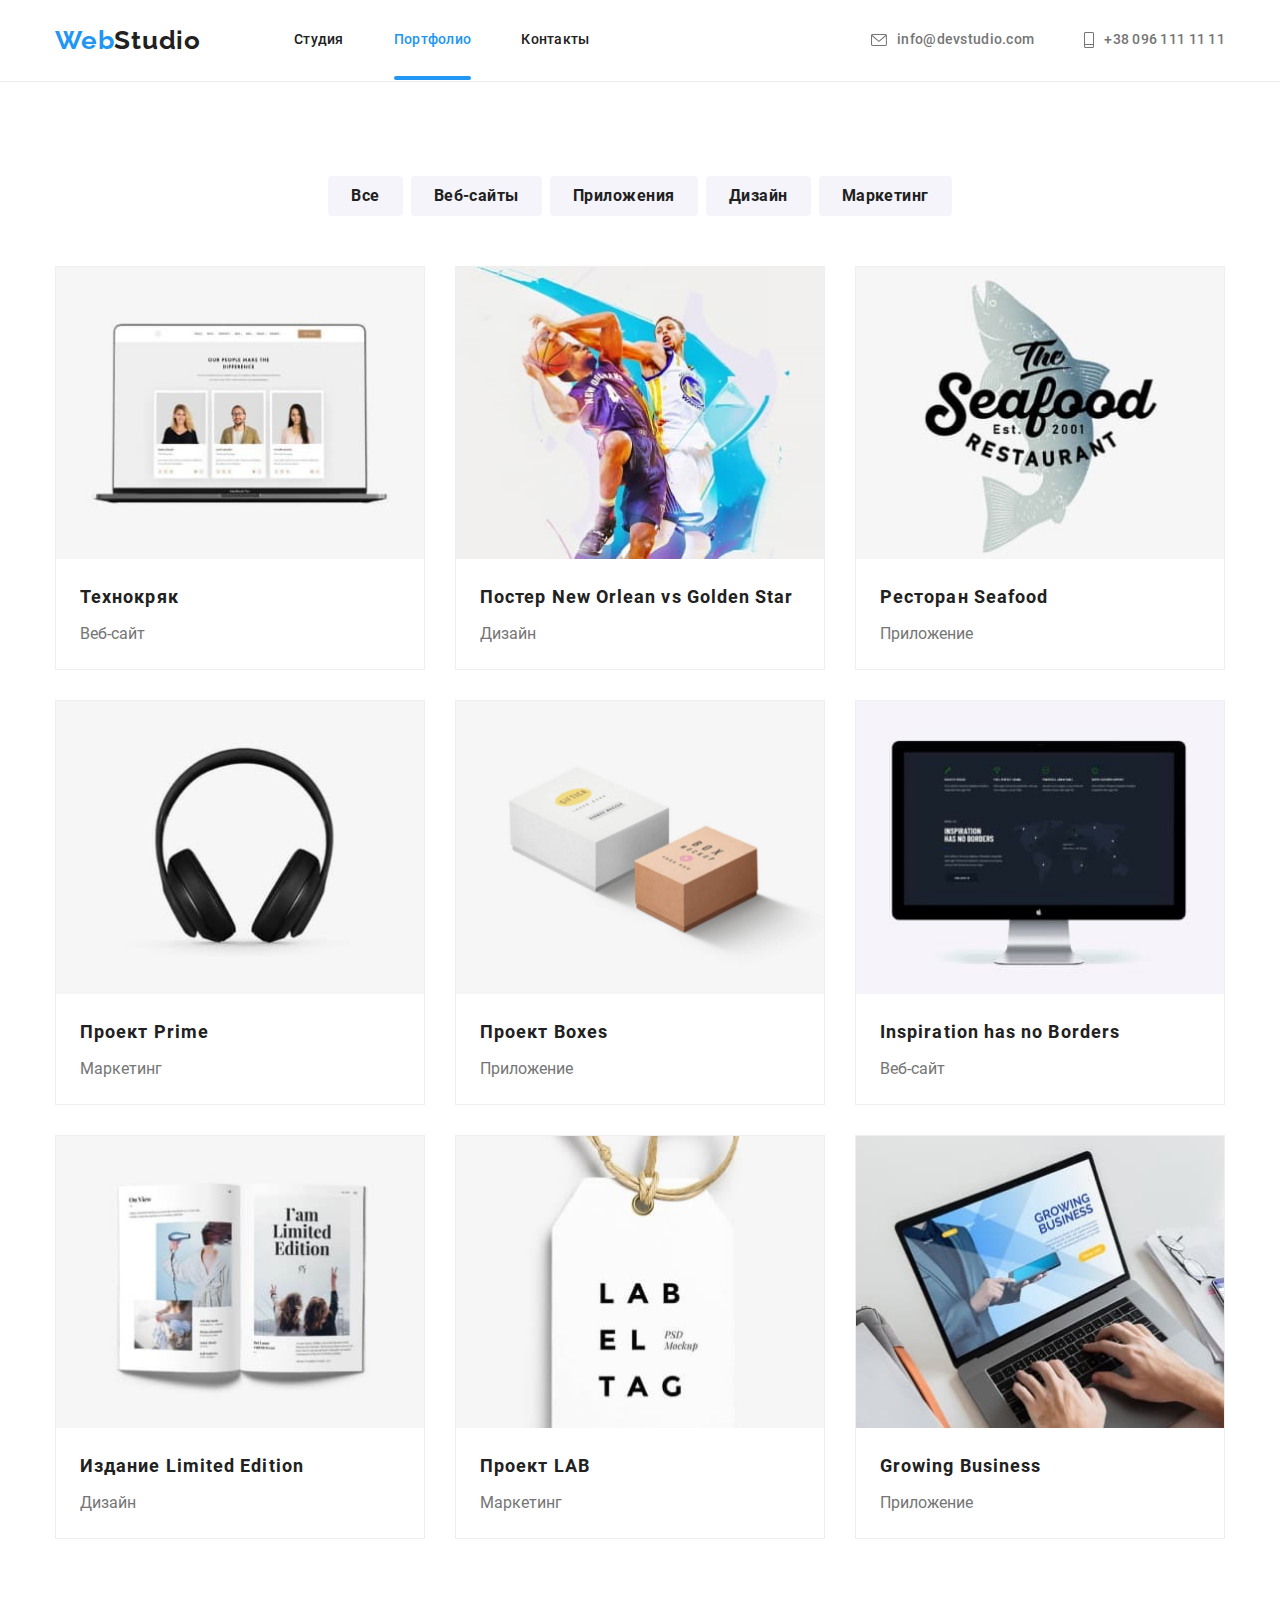
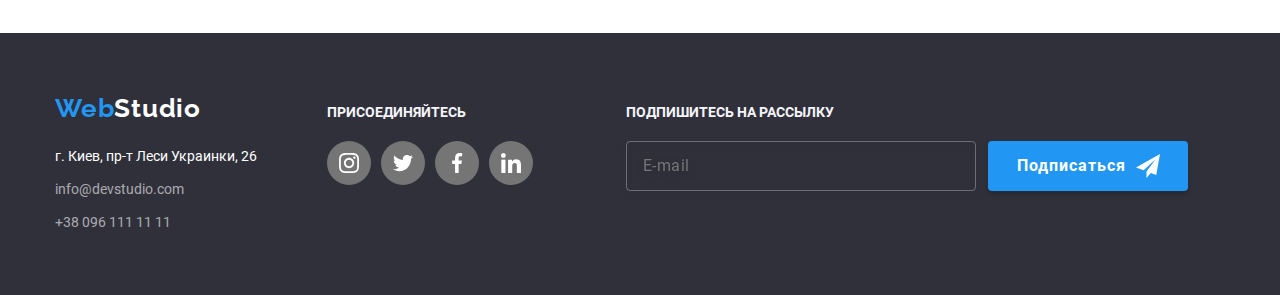
==== commit f6ee8974: "fixed responsive graphics" ====
--- a/portfolio.html
+++ b/portfolio.html
@@ -43,8 +43,6 @@
                             </svg>+38 096 111 11 11</a></li>
                 </ul>
             </nav>
-    
-    
         </div>
     </header>
     <main>
@@ -65,7 +63,16 @@
                     <a href="" class="works__link">
                     <div class="works__holder">
                     <div class="works__thumb">
-                        <img src="./images/img8.jpg" alt="Технокряк" width="370" height="294"/>
+                        <picture>
+                            <source srcset="./images/mobile/portfolio_1.jpg 1x, ./images/mobile/portfolio_1@2x.jpg 2x"
+                                media="(max-width: 767px)">
+                            <source srcset="./images/desktop/portfolio_1.jpg 1x, ./images/desktop/portfolio_1@2x.jpg 2x"
+                                media="(min-width: 1200px)">
+                            <source srcset="./images/tablet/portfolio_1.jpg 1x, ./images/tablet/portfolio_1@2x.jpg 2x"
+                                media="(min-width: 768px)">
+                            <img src="./images/desktop/portfolio_1.jpg" alt="Технокряк"
+                                sizes="(max-width: 767px) 450px, (min-width: 768px) 354px, (min-width: 1200px) 370px, 100vw" />
+                        </picture>
                         <p class="works__description">Технокряк это современная площадка распространения коронавируса. Компании используют эту платформу для цифрового
                         шпионажа и атак на защищённые сервера конкурентов.</p>
                     </div>
@@ -78,7 +85,16 @@
                 <li class="works__item"><a href="" class="works__link">
                     <div class="works__holder">
                         <div class="works__thumb">
-                            <img src="./images/img9.jpg" alt="Постер" width="370" height="294"/>
+                            <picture>
+                                <source srcset="./images/mobile/portfolio_2.jpg 1x, ./images/mobile/portfolio_2@2x.jpg 2x"
+                                    media="(max-width: 767px)">
+                                <source srcset="./images/desktop/portfolio_2.jpg 1x, ./images/desktop/portfolio_2@2x.jpg 2x"
+                                    media="(min-width: 1200px)">
+                                <source srcset="./images/tablet/portfolio_2.jpg 1x, ./images/tablet/portfolio_2@2x.jpg 2x"
+                                    media="(min-width: 768px)">
+                                <img src="./images/desktop/portfolio_2.jpg" alt="Постер"
+                                    sizes="(max-width: 767px) 450px, (min-width: 768px) 354px, (min-width: 1200px) 370px, 100vw" />
+                            </picture>
                             <p class="works__description">Технокряк это современная площадка распространения коронавируса. Компании используют эту
                                 платформу для цифрового
                                 шпионажа и атак на защищённые сервера конкурентов.</p>
@@ -91,20 +107,37 @@
                 <li class="works__item"><a href="" class="works__link">
                     <div class="works__holder">
                         <div class="works__thumb">
-                            <img src="./images/img10.jpg" alt="Ресторан" width="370" height="294"/>
+                            <picture>
+                                <source srcset="./images/mobile/portfolio_3.jpg 1x, ./images/mobile/portfolio_3@2x.jpg 2x"
+                                    media="(max-width: 767px)">
+                                <source srcset="./images/desktop/portfolio_3.jpg 1x, ./images/desktop/portfolio_3@2x.jpg 2x"
+                                    media="(min-width: 1200px)">
+                                <source srcset="./images/tablet/portfolio_3.jpg 1x, ./images/tablet/portfolio_3@2x.jpg 2x"
+                                    media="(min-width: 768px)">
+                                <img src="./images/desktop/portfolio_3.jpg" alt="Ресторан"
+                                    sizes="(max-width: 767px) 450px, (min-width: 768px) 354px, (min-width: 1200px) 370px, 100vw" />
+                            </picture>
                             <p class="works__description">Технокряк это современная площадка распространения коронавируса. Компании используют эту
                                 платформу для цифрового
                                 шпионажа и атак на защищённые сервера конкурентов.</p>
                         </div>
                             <div class="works__section">
-                                <h3 class="works__title">Ресторан Seafood</h3><p class="works__subtitle">Приложение</p>
-                            </div>
-                    </div>
-                </a></li>
-                <li class="works__item"><a href="" class="works__link">
-                    <div class="works__holder">
-                        <div class="works__thumb">
-                            <img src="./images/img11.jpg" alt="Проект" width="370" height="294"/>
+                                <h3 class="works__title">Ресторан Seafood</h3>
+                                <p class="works__subtitle">Приложение</p>
+                            </div>
+                    </div>
+                </a></li>
+                <li class="works__item"><a href="" class="works__link">
+                    <div class="works__holder">
+                        <div class="works__thumb">
+                            <picture>
+                                <source srcset="./images/mobile/portfolio_4.jpg 1x, ./images/mobile/portfolio_4@2x.jpg 2x" media="(max-width: 767px)">
+                                <source srcset="./images/desktop/portfolio_4.jpg 1x, ./images/desktop/portfolio_4@2x.jpg 2x"
+                                    media="(min-width: 1200px)">
+                                <source srcset="./images/tablet/portfolio_4.jpg 1x, ./images/tablet/portfolio_4@2x.jpg 2x" media="(min-width: 768px)">
+                                <img src="./images/desktop/portfolio_4.jpg" alt="Проект Prime"
+                                    sizes="(max-width: 767px) 450px, (min-width: 768px) 354px, (min-width: 1200px) 370px, 100vw" />
+                            </picture>
                             <p class="works__description">Технокряк это современная площадка распространения коронавируса. Компании используют эту
                                 платформу для цифрового
                                 шпионажа и атак на защищённые сервера конкурентов.</p>
@@ -117,7 +150,16 @@
                 <li class="works__item"><a href="" class="works__link">
                     <div class="works__holder">
                         <div class="works__thumb">
-                            <img src="./images/img12.jpg" alt="Проект" width="370" height="294"/>
+                            <picture>
+                                <source srcset="./images/mobile/portfolio_5.jpg 1x, ./images/mobile/portfolio_5@2x.jpg 2x"
+                                    media="(max-width: 767px)">
+                                <source srcset="./images/desktop/portfolio_5.jpg 1x, ./images/desktop/portfolio_5@2x.jpg 2x"
+                                    media="(min-width: 1200px)">
+                                <source srcset="./images/tablet/portfolio_5.jpg 1x, ./images/tablet/portfolio_5@2x.jpg 2x"
+                                    media="(min-width: 768px)">
+                                <img src="./images/desktop/portfolio_5.jpg" alt="Проект Boxes"
+                                    sizes="(max-width: 767px) 450px, (min-width: 768px) 354px, (min-width: 1200px) 370px, 100vw" />
+                            </picture>
                             <p class="works__description">Технокряк это современная площадка распространения коронавируса. Компании используют эту платформу для цифрового
                         шпионажа и атак на защищённые сервера конкурентов.</p>
                         </div>
@@ -129,7 +171,16 @@
                 <li class="works__item"><a href="" class="works__link">
                     <div class="works__holder">
                         <div class="works__thumb">
-                            <img src="./images/img13.jpg" alt="Веб-сайт" width="370" height="294"/>
+                            <picture>
+                                <source srcset="./images/mobile/portfolio_6.jpg 1x, ./images/mobile/portfolio_6@2x.jpg 2x"
+                                    media="(max-width: 767px)">
+                                <source srcset="./images/desktop/portfolio_6.jpg 1x, ./images/desktop/portfolio_6@2x.jpg 2x"
+                                    media="(min-width: 1200px)">
+                                <source srcset="./images/tablet/portfolio_6.jpg 1x, ./images/tablet/portfolio_6@2x.jpg 2x"
+                                    media="(min-width: 768px)">
+                                <img src="./images/desktop/portfolio_6.jpg" alt="Inspiration has no Borders"
+                                    sizes="(max-width: 767px) 450px, (min-width: 768px) 354px, (min-width: 1200px) 370px, 100vw" />
+                            </picture>
                             <p class="works__description">Технокряк это современная площадка распространения коронавируса. Компании используют эту платформу для цифрового
                         шпионажа и атак на защищённые сервера конкурентов.</p>
                         </div>
@@ -141,7 +192,16 @@
                 <li class="works__item"><a href="" class="works__link">
                     <div class="works__holder">
                         <div class="works__thumb">
-                            <img src="./images/img14.jpg" alt="Издание" width="370" height="294"/>
+                            <picture>
+                                <source srcset="./images/mobile/portfolio_7.jpg 1x, ./images/mobile/portfolio_7@2x.jpg 2x"
+                                    media="(max-width: 767px)">
+                                <source srcset="./images/desktop/portfolio_7.jpg 1x, ./images/desktop/portfolio_7@2x.jpg 2x"
+                                    media="(min-width: 1200px)">
+                                <source srcset="./images/tablet/portfolio_7.jpg 1x, ./images/tablet/portfolio_7@2x.jpg 2x"
+                                    media="(min-width: 768px)">
+                                <img src="./images/desktop/portfolio_7.jpg" alt="Издание Limited Edition"
+                                    sizes="(max-width: 767px) 450px, (min-width: 768px) 354px, (min-width: 1200px) 370px, 100vw" />
+                            </picture>
                             <p class="works__description">Технокряк это современная площадка распространения коронавируса. Компании используют эту платформу для цифрового
                         шпионажа и атак на защищённые сервера конкурентов.</p>
                         </div>
@@ -153,7 +213,16 @@
                 <li class="works__item"><a href="" class="works__link">
                     <div class="works__holder">
                         <div class="works__thumb">
-                            <img src="./images/img15.jpg" alt="Проект Лаб" width="370" height="294"/>
+                            <picture>
+                                <source srcset="./images/mobile/portfolio_8.jpg 1x, ./images/mobile/portfolio_8@2x.jpg 2x"
+                                    media="(max-width: 767px)">
+                                <source srcset="./images/desktop/portfolio_8.jpg 1x, ./images/desktop/portfolio_8@2x.jpg 2x"
+                                    media="(min-width: 1200px)">
+                                <source srcset="./images/tablet/portfolio_8.jpg 1x, ./images/tablet/portfolio_8@2x.jpg 2x"
+                                    media="(min-width: 768px)">
+                                <img src="./images/desktop/portfolio_8.jpg" alt="Проект LAB"
+                                    sizes="(max-width: 767px) 450px, (min-width: 768px) 354px, (min-width: 1200px) 370px, 100vw" />
+                            </picture>
                             <p class="works__description">Технокряк это современная площадка распространения коронавируса. Компании используют эту платформу для цифрового
                         шпионажа и атак на защищённые сервера конкурентов.</p>
                         </div>
@@ -164,8 +233,16 @@
                 </a></li>
                 <li class="works__item"><a href="" class="works__link">
                     <div class="works__holder">
-                        <div class="works__thumb">
-                            <img src="./images/img16.jpg" alt="Приложение для бизнеса" width="370" height="294"/>
+                        <div class="works__thumb"><picture>
+                            <source srcset="./images/mobile/portfolio_9.jpg 1x, ./images/mobile/portfolio_9@2x.jpg 2x"
+                                media="(max-width: 767px)">
+                            <source srcset="./images/desktop/portfolio_9.jpg 1x, ./images/desktop/portfolio_9@2x.jpg 2x"
+                                media="(min-width: 1200px)">
+                            <source srcset="./images/tablet/portfolio_9.jpg 1x, ./images/tablet/portfolio_9@2x.jpg 2x"
+                                media="(min-width: 768px)">
+                            <img src="./images/desktop/portfolio_9.jpg" alt="Приложение для бизнеса"
+                                sizes="(max-width: 767px) 450px, (min-width: 768px) 354px, (min-width: 1200px) 370px, 100vw" />
+                        </picture>
                             <p class="works__description">Технокряк это современная площадка распространения коронавируса. Компании используют эту платформу для цифрового
                         шпионажа и атак на защищённые сервера конкурентов.</p>
 
@@ -185,6 +262,7 @@
 
     <footer class="dark-bg">
         <div class="container footer-container">
+            <div class="join-us">
             <div class="contacts">
                 <a href="./index.html" class="logo"><span class="logo__accent">Web</span><span
                         class="logo--inverse">Studio</span></a>
@@ -213,6 +291,7 @@
                             </svg></a></li>
                 </ul>
             </div>
+            </div>
             <div class="subscribe">
                 <h3 class="subscribe__title">Подпишитесь на рассылку</h3>
                 <form class="subscribe__field">
--- a/css/portfolio.min.css
+++ b/css/portfolio.min.css
@@ -1,2 +1,2 @@
-@font-face{font-family:"Roboto";font-style:normal;font-weight:400;src:url("../fonts/Roboto/roboto-v20-latin_cyrillic-regular.eot");src:local("Roboto"),local("Roboto-Regular"),url("../fonts/Roboto/roboto-v20-latin_cyrillic-regular.eot?#iefix") format("embedded-opentype"),url("../fonts/Roboto/roboto-v20-latin_cyrillic-regular.woff2") format("woff2"),url("../fonts/Roboto/roboto-v20-latin_cyrillic-regular.woff") format("woff"),url("../fonts/Roboto/roboto-v20-latin_cyrillic-regular.ttf") format("truetype"),url("../fonts/Roboto/roboto-v20-latin_cyrillic-regular.svg#Roboto") format("svg")}@font-face{font-family:"Roboto";font-style:normal;font-weight:500;src:url("../fonts/Roboto/roboto-v20-latin_cyrillic-500.eot");src:local("Roboto Medium"),local("Roboto-Medium"),url("../fonts/Roboto/roboto-v20-latin_cyrillic-500.eot?#iefix") format("embedded-opentype"),url("../fonts/Roboto/roboto-v20-latin_cyrillic-500.woff2") format("woff2"),url("../fonts/Roboto/roboto-v20-latin_cyrillic-500.woff") format("woff"),url("../fonts/Roboto/roboto-v20-latin_cyrillic-500.ttf") format("truetype"),url("../fonts/Roboto/roboto-v20-latin_cyrillic-500.svg#Roboto") format("svg")}@font-face{font-family:"Roboto";font-style:normal;font-weight:700;src:url("../fonts/Roboto/roboto-v20-latin_cyrillic-700.eot");src:local("Roboto Bold"),local("Roboto-Bold"),url("../fonts/Roboto/roboto-v20-latin_cyrillic-700.eot?#iefix") format("embedded-opentype"),url("../fonts/Roboto/roboto-v20-latin_cyrillic-700.woff2") format("woff2"),url("../fonts/Roboto/roboto-v20-latin_cyrillic-700.woff") format("woff"),url("../fonts/Roboto/roboto-v20-latin_cyrillic-700.ttf") format("truetype"),url("../fonts/Roboto/roboto-v20-latin_cyrillic-700.svg#Roboto") format("svg")}@font-face{font-family:"Roboto";font-style:normal;font-weight:900;src:url("../fonts/Roboto/roboto-v20-latin_cyrillic-900.eot");src:local("Roboto Black"),local("Roboto-Black"),url("../fonts/Roboto/roboto-v20-latin_cyrillic-900.eot?#iefix") format("embedded-opentype"),url("../fonts/Roboto/roboto-v20-latin_cyrillic-900.woff2") format("woff2"),url("../fonts/Roboto/roboto-v20-latin_cyrillic-900.woff") format("woff"),url("../fonts/Roboto/roboto-v20-latin_cyrillic-900.ttf") format("truetype"),url("../fonts/Roboto/roboto-v20-latin_cyrillic-900.svg#Roboto") format("svg")}.site-nav__link,.aut-nav__link{font-weight:500;line-height:1.14;letter-spacing:0.02em;text-decoration:none}.site-nav__link:hover,.aut-nav__link:hover,.site-nav__link:focus,.aut-nav__link:focus{color:#2196f3}.filter__button{color:#212121;border:1px solid transparent;border-radius:4px}.join__title,.subscribe__title{margin-bottom:0;color:#212121;font-weight:700;font-size:14px;line-height:1.14;text-transform:uppercase}html{box-sizing:border-box}*,*::before,*::after{box-sizing:inherit;outline:1px solid tomato}body{color:#757575;font-family:"Roboto", sans-serif;font-size:14px;line-height:1.71}h1,h2,h3,p{margin-top:0}img{display:block;max-width:100%;height:auto}address{font-style:normal}header{border-bottom:1px solid #ececec}link{text-decoration:none}.container{padding-left:15px;padding-right:15px;padding-top:60px;padding-bottom:60px;margin-left:auto;margin-right:auto}@media screen and (min-width: 480px){.container{width:480px}}@media screen and (min-width: 768px){.container{width:768px}}@media screen and (min-width: 1200px){.container{width:1200px;padding-top:94px;padding-bottom:94px}}.list{list-style:none;margin:0;padding:0}.dark-bg{background:#2f303a}.qualities--visually-hidden,.works--visually-hidden{position:absolute;width:1px;height:1px;margin:-1px;border:0;padding:0;clip:rect(0 0 0 0);overflow:hidden}.social{text-align:center}.social__list{display:inline-flex}.social__link{display:inline-flex;justify-content:center;align-items:center;width:44px;height:44px;border-radius:50%;color:#afb1b8;transition:color 250ms cubic-bezier(0.4, 0, 0.2, 1)}.social__link:hover,.social__link:focus{background-color:#2196f3}.social__icon{width:20px;height:20px;fill:currentColor;transition:fill 250ms cubic-bezier(0.4, 0, 0.2, 1)}.social__link:hover .social__icon,.social__link:focus .social__icon{fill:#fff}.join__link:hover .social__icon,.join__link:focus .social__icon{fill:#fff}.logo{display:inline-block;font-family:"Raleway", sans-serif;font-size:24px;line-height:1.17;letter-spacing:.03em;font-weight:700;font-weight:700;text-decoration:none;color:#212121}@media screen and (min-width: 1200px){.logo{font-size:26px;line-height:1.19;letter-spacing:.03em;font-weight:700}}@media screen and (min-width: 1200px){.logo--header{margin-right:93px}}.logo--inverse{color:#fff}.logo__accent{color:#2196f3}.page-header{position:relative}.header-container{padding:10px 15px;margin-left:auto;margin-right:auto;display:flex;justify-content:space-between;align-items:center}@media screen and (min-width: 480px){.header-container{width:480px}}@media screen and (min-width: 768px){.header-container{width:768px}}@media screen and (min-width: 1200px){.header-container{width:1200px}}.menu{background-color:#ffffff;padding:60px;text-align:center;z-index:3}.menu.is-open{display:block}@media screen and (max-width: 767px){.menu{display:none;position:absolute;top:100%;left:0;width:100%}}@media screen and (min-width: 768px){.menu{display:flex;align-items:center;padding:0}}.menu__btn{display:inline-block;width:40px;height:40px;background-color:transparent;border:none;margin:0;padding:0}@media screen and (min-width: 767px){.menu__btn{display:none}}.menu__close-icon{display:none}.menu__btn.is-open .menu__open-icon{display:none}.menu__btn.is-open .menu__close-icon{display:block}@media screen and (max-width: 767px){.site-nav{margin-bottom:60px}}@media screen and (min-width: 768px){.site-nav{display:flex;justify-content:center;align-items:center}}.site-nav__link{padding-top:8px;padding-bottom:8px;color:#212121;transition:color 250ms cubic-bezier(0.4, 0, 0.2, 1)}.site-nav__link--current{position:relative;color:#2196f3}.site-nav__link--current::after{content:"";position:absolute;display:block;left:0;bottom:-4px;width:100%;height:4px;border-radius:2px;background-color:#2196f3}@media screen and (min-width: 768px){.site-nav__link--current::after{bottom:-24px;margin-bottom:0}}@media screen and (min-width: 768px){.site-nav__item:last-child{margin-right:84px}}.site-nav__item:not(:last-child){margin-bottom:40px}@media screen and (min-width: 768px){.site-nav__item:not(:last-child){margin-right:50px;margin-bottom:0}}@media screen and (max-width: 767px){.site-nav__item.site-nav__item--current{margin-bottom:52px}}.aut-nav{text-align:start}@media screen and (min-width: 1200px){.aut-nav{display:inline-flex}}.aut-nav__link{padding-top:8px;padding-bottom:8px;color:#757575;transition-property:color;transition-delay:250ms}.aut-nav__mail-icon{margin-right:10px;width:16px;height:12px;fill:currentColor;transition:fill 250ms cubic-bezier(0.4, 0, 0.2, 1)}.aut-nav__link:hover .aut-nav__mail-icon{fill:#2196f3}.aut-nav__tel-icon{margin-right:10px;width:10px;height:16px;fill:currentColor;transition:fill 250ms cubic-bezier(0.4, 0, 0.2, 1)}.aut-nav__link:focus .aut-nav__tel-icon{fill:#2196f3}@media screen and (min-width: 768px){.aut-nav__item:not(:last-child){margin-bottom:16px}}@media screen and (min-width: 1200px){.aut-nav__item:not(:last-child){margin-right:50px}}.filter__list{display:flex;flex-wrap:wrap;justify-content:flex-start;margin-bottom:40px}@media screen and (min-width: 768px){.filter__list{justify-content:center;margin-bottom:30px}}@media screen and (min-width: 768px){.filter__list{margin-bottom:50px}}.filter__item{margin-bottom:15px}.filter__item:not(:last-child){margin-right:8px}@media screen and (min-width: 768px){.filter__item{margin-bottom:0}}.filter__button{padding:6px 22px;background-color:#f5f4fa;font-weight:500;font-size:16px;line-height:1.62;letter-spacing:.03em;font-weight:700}.filter__button:hover,.filter__button:focus{color:#fff;background:#2196f3}.works__section{padding-left:24px;padding-bottom:20px;padding-top:20px;padding-right:24px}.works__title{margin-bottom:0;font-size:18px;line-height:2;letter-spacing:.06em;font-weight:700;color:#212121}.works__subtitle{margin-top:4px;margin-bottom:0;font-size:16px;line-height:1.87;color:#757575}@media screen and (min-width: 768px){.works__list{display:flex;flex-wrap:wrap;margin-top:-30px;margin-left:-30px}}.works__item{margin-bottom:30px}@media screen and (min-width: 768px){.works__item{margin-bottom:0;margin-top:30px;margin-left:30px;border:1px solid #eeeeee;flex-basis:calc(100% / 2 - 30px)}}@media screen and (min-width: 1200px){.works__item{flex-basis:calc(100% / 3 - 30px)}}.works__link{text-decoration:none}.works__link:hover .works__holder,.works__link:focus .works__holder{box-shadow:0px 5px 10px rgba(0,0,0,0.12),0px 3px 3px rgba(0,0,0,0.14),0px 3px 4px rgba(0,0,0,0.2)}.works__thumb{position:relative;overflow:hidden}.works__thumb::before{content:"";display:block;position:absolute;top:0;left:0;width:100%;height:100%;background-color:rgba(33,150,243,0.9);opacity:0;transform:translateY(100%);transition:opacity 250ms cubic-bezier(0.4, 0, 0.2, 1),transform 250ms cubic-bezier(0.4, 0, 0.2, 1)}.works__link:hover .works__thumb::before,.works__link:focus .works__thumb::before{opacity:1;transform:translateY(0)}.works__description{position:absolute;display:flex;width:100%;height:100%;top:0;left:0;padding:24px;align-items:center;color:#fff;font-size:18px;line-height:1.56;letter-spacing:.03em;font-weight:700;overflow:auto;opacity:0;transform:translateY(100%);transition:opacity 250ms cubic-bezier(0.4, 0, 0.2, 1),transform 250ms cubic-bezier(0.4, 0, 0.2, 1)}.works__link:hover .works__description,.works__link:focus .works__description{opacity:1;transform:translateY(0)}.footer-container{display:block;text-align:center;padding-top:60px;padding-bottom:60px}@media screen and (min-width: 1200px){.footer-container{display:flex}}@media screen and (min-width: 768px){.join-us{display:flex;justify-content:space-around;align-items:center}}.contacts__address,.contacts__link{font-size:14px;line-height:1.71}.contacts__link{display:block;color:rgba(255,255,255,0.6);margin-top:8px;text-decoration:none}@media screen and (min-width: 1200px){.contacts__link{margin-top:9px}}.contacts__address{color:#fff;margin-top:20px;margin-bottom:0}@media screen and (max-width: 1199px){.contacts{margin-bottom:60px}}.join{display:block}@media screen and (max-width: 1199px){.join{margin-bottom:60px}}@media screen and (min-width: 1200px){.join{margin-left:70px;padding-top:12px}}.join__title{color:#f5f4fa;margin-bottom:20px}.join__list{display:flex;justify-content:center;text-decoration:none}.join__item{display:inline-flex}.join__item:not(:last-child){margin-right:10px}.join__link{display:flex;justify-content:center;align-items:center;width:44px;height:44px;border-radius:50%;color:#fff;background-color:#757575;transition:background-color 250ms cubic-bezier(0.4, 0, 0.2, 1)}.join__link:hover,.join__link:focus{background-color:#2196f3}@media scren and (min-width: 1200px){.subscribe{padding-top:12px;margin-left:93px}}@media screen and (max-width: 1199px){.subscribe{margin-bottom:60px}}@media scren and (min-width: 768px){.subscribe__field{display:flex;align-items:center}}.subscribe__input{width:350px;height:50px;padding:15px 16px;margin-right:12px;margin-bottom:20px;background-color:transparent;border:1px solid rgba(255,255,255,0.3);box-sizing:border-box;filter:drop-shadow(0px 4px 4px rgba(0,0,0,0.15));border-radius:4px;font-size:16px;line-height:1.25;letter-spacing:0.03em;color:rgba(255,255,255,0.6)}@media screen and (max-width: 380px){.subscribe__input{width:100%}}.subscribe__input:-webkit-autofill,.subscribe__input:-webkit-autofill:hover,.subscribe__input:-webkit-autofill:focus{border:1px solid #69696b;-webkit-text-fill-color:rgba(255,255,255,0.6);-webkit-box-shadow:0 0 0px 1000px 255,255,255,0.3 inset;box-shadow:0 0 0px 1000px 255,255,255,0.3 inset}.subscribe__button{margin-right:auto;margin-left:auto;display:flex;align-items:center;text-align:center;padding:10px 28px 10px 29px;width:200px;height:50px;background-color:#2196f3;font-size:16px;line-height:1.87;letter-spacing:.06em;font-weight:bold;color:#fff;border:transparent;box-shadow:0px 4px 4px rgba(0,0,0,0.15);border-radius:4px;transition:color 250ms cubic-bezier(0.4, 0, 0.2, 1),background-color 250ms cubic-bezier(0.4, 0, 0.2, 1)}.subscribe__button:hover,.subscribe__button:focus{color:#2196f3;background-color:#f5f4fa}.icon-send{width:24px;height:24px;margin-left:10px;fill:currentColor;transition:fill 250ms cubic-bezier(0.4, 0, 0.2, 1)}.subscribe__title{color:#f5f4fa;margin-bottom:20px}
+@font-face{font-family:"Roboto";font-style:normal;font-weight:400;src:url("../fonts/Roboto/roboto-v20-latin_cyrillic-regular.eot");src:local("Roboto"),local("Roboto-Regular"),url("../fonts/Roboto/roboto-v20-latin_cyrillic-regular.eot?#iefix") format("embedded-opentype"),url("../fonts/Roboto/roboto-v20-latin_cyrillic-regular.woff2") format("woff2"),url("../fonts/Roboto/roboto-v20-latin_cyrillic-regular.woff") format("woff"),url("../fonts/Roboto/roboto-v20-latin_cyrillic-regular.ttf") format("truetype"),url("../fonts/Roboto/roboto-v20-latin_cyrillic-regular.svg#Roboto") format("svg")}@font-face{font-family:"Roboto";font-style:normal;font-weight:500;src:url("../fonts/Roboto/roboto-v20-latin_cyrillic-500.eot");src:local("Roboto Medium"),local("Roboto-Medium"),url("../fonts/Roboto/roboto-v20-latin_cyrillic-500.eot?#iefix") format("embedded-opentype"),url("../fonts/Roboto/roboto-v20-latin_cyrillic-500.woff2") format("woff2"),url("../fonts/Roboto/roboto-v20-latin_cyrillic-500.woff") format("woff"),url("../fonts/Roboto/roboto-v20-latin_cyrillic-500.ttf") format("truetype"),url("../fonts/Roboto/roboto-v20-latin_cyrillic-500.svg#Roboto") format("svg")}@font-face{font-family:"Roboto";font-style:normal;font-weight:700;src:url("../fonts/Roboto/roboto-v20-latin_cyrillic-700.eot");src:local("Roboto Bold"),local("Roboto-Bold"),url("../fonts/Roboto/roboto-v20-latin_cyrillic-700.eot?#iefix") format("embedded-opentype"),url("../fonts/Roboto/roboto-v20-latin_cyrillic-700.woff2") format("woff2"),url("../fonts/Roboto/roboto-v20-latin_cyrillic-700.woff") format("woff"),url("../fonts/Roboto/roboto-v20-latin_cyrillic-700.ttf") format("truetype"),url("../fonts/Roboto/roboto-v20-latin_cyrillic-700.svg#Roboto") format("svg")}@font-face{font-family:"Roboto";font-style:normal;font-weight:900;src:url("../fonts/Roboto/roboto-v20-latin_cyrillic-900.eot");src:local("Roboto Black"),local("Roboto-Black"),url("../fonts/Roboto/roboto-v20-latin_cyrillic-900.eot?#iefix") format("embedded-opentype"),url("../fonts/Roboto/roboto-v20-latin_cyrillic-900.woff2") format("woff2"),url("../fonts/Roboto/roboto-v20-latin_cyrillic-900.woff") format("woff"),url("../fonts/Roboto/roboto-v20-latin_cyrillic-900.ttf") format("truetype"),url("../fonts/Roboto/roboto-v20-latin_cyrillic-900.svg#Roboto") format("svg")}.site-nav__link,.aut-nav__link{font-weight:500;line-height:1.14;letter-spacing:0.02em;text-decoration:none}.site-nav__link:hover,.aut-nav__link:hover,.site-nav__link:focus,.aut-nav__link:focus{color:#2196f3}.filter__button{color:#212121;border:1px solid transparent;border-radius:4px}.join__title,.subscribe__title{margin-bottom:0;color:#212121;font-weight:700;font-size:14px;line-height:1.14;text-transform:uppercase}html{box-sizing:border-box}*,*::before,*::after{box-sizing:inherit}body{color:#757575;font-family:"Roboto", sans-serif;font-size:14px;line-height:1.71}h1,h2,h3,p{margin-top:0}img{display:block;max-width:100%;height:auto}address{font-style:normal}header{border-bottom:1px solid #ececec}link{text-decoration:none}.container{padding-left:15px;padding-right:15px;padding-top:60px;padding-bottom:60px;margin-left:auto;margin-right:auto}@media screen and (min-width: 480px){.container{width:480px}}@media screen and (min-width: 768px){.container{width:768px}}@media screen and (min-width: 1200px){.container{width:1200px;padding-top:94px;padding-bottom:94px}}.list{list-style:none;margin:0;padding:0}.dark-bg{background:#2f303a}.qualities--visually-hidden,.works--visually-hidden{position:absolute;width:1px;height:1px;margin:-1px;border:0;padding:0;clip:rect(0 0 0 0);overflow:hidden}.social{text-align:center}.social__list{display:inline-flex}.social__link{display:inline-flex;justify-content:center;align-items:center;width:44px;height:44px;border-radius:50%;color:#afb1b8;transition:color 250ms cubic-bezier(0.4, 0, 0.2, 1)}.social__link:hover,.social__link:focus{background-color:#2196f3}.social__icon{width:20px;height:20px;fill:currentColor;transition:fill 250ms cubic-bezier(0.4, 0, 0.2, 1)}.social__link:hover .social__icon,.social__link:focus .social__icon{fill:#fff}.join__link:hover .social__icon,.join__link:focus .social__icon{fill:#fff}.logo{display:inline-block;font-family:"Raleway", sans-serif;font-size:24px;line-height:1.17;letter-spacing:.03em;font-weight:700;font-weight:700;text-decoration:none;color:#212121}@media screen and (min-width: 1200px){.logo{font-size:26px;line-height:1.19;letter-spacing:.03em;font-weight:700}}@media screen and (min-width: 1200px){.logo--header{margin-right:93px}}.logo--inverse{color:#fff}.logo__accent{color:#2196f3}.page-header{position:relative}.header-container{padding-right:15px;padding-left:15px;margin-left:auto;margin-right:auto;display:flex;justify-content:space-between;align-items:center}@media screen and (min-width: 480px){.header-container{width:480px}}@media screen and (min-width: 768px){.header-container{width:768px}}@media screen and (max-width: 1199px){.header-container{padding-top:10px;padding-bottom:10px}}@media screen and (min-width: 1200px){.header-container{width:1200px}}.menu{background-color:#ffffff;padding:60px;text-align:center;z-index:1}.menu.is-open{display:block}@media screen and (max-width: 767px){.menu{display:none;position:absolute;top:100%;left:0;width:100%}}@media screen and (min-width: 768px){.menu{display:flex;align-items:center;padding:0}}@media screen and (min-width: 1200px){.menu{width:inherit;justify-content:space-between;padding-top:24px;padding-bottom:25px}}.menu__btn{display:inline-block;width:40px;height:40px;background-color:transparent;border:none;margin:0;padding:0}@media screen and (min-width: 767px){.menu__btn{display:none}}.menu__close-icon{display:none}.menu__btn.is-open .menu__open-icon{display:none}.menu__btn.is-open .menu__close-icon{display:block}.menu__btn:hover .menu__close-icon,.menu__btn:focus .menu__close-icon,.menu__btn:hover .menu__open-icon,.menu__btn:focus .menu__open-icon{fill:#188ce8}@media screen and (max-width: 767px){.site-nav{margin-bottom:60px}}@media screen and (min-width: 768px){.site-nav{display:flex;justify-content:center;align-items:center}}.site-nav__link{padding-top:8px;padding-bottom:8px;color:#212121;transition:color 250ms cubic-bezier(0.4, 0, 0.2, 1)}.site-nav__link--current{position:relative;color:#2196f3}.site-nav__link--current::after{content:"";position:absolute;display:block;left:0;bottom:-4px;width:100%;height:4px;border-radius:2px;background-color:#2196f3;bottom:-8px}@media screen and (min-width: 768px){.site-nav__link--current::after{margin-bottom:0;bottom:-25px}}@media screen and (min-width: 768px){.site-nav__item:last-child{margin-right:84px}}.site-nav__item:not(:last-child){margin-bottom:40px}@media screen and (min-width: 768px){.site-nav__item:not(:last-child){margin-right:50px;margin-bottom:0}}@media screen and (max-width: 767px){.site-nav__item.site-nav__item--current{margin-bottom:52px}}@media screen and (min-width: 1200px){.aut-nav{display:inline-flex;text-align:start}}.aut-nav__link{padding-top:8px;padding-bottom:8px;color:#757575;transition-property:color;transition-delay:250ms}@media screen and (min-width: 1200px){.aut-nav__link{display:flex;justify-content:center;align-items:center}}.aut-nav__mail-icon{margin-right:10px;width:16px;height:12px;fill:currentColor;transition:fill 250ms cubic-bezier(0.4, 0, 0.2, 1)}.aut-nav__link:hover .aut-nav__mail-icon{fill:#2196f3}.aut-nav__tel-icon{margin-right:10px;width:10px;height:16px;fill:currentColor;transition:fill 250ms cubic-bezier(0.4, 0, 0.2, 1)}.aut-nav__link:focus .aut-nav__tel-icon{fill:#2196f3}@media screen and (min-width: 768px){.aut-nav__item:not(:last-child){margin-bottom:16px}}@media screen and (min-width: 1200px){.aut-nav__item:not(:last-child){margin-right:50px;margin-bottom:0}}.filter__list{display:flex;flex-wrap:wrap;justify-content:flex-start;margin-bottom:40px}@media screen and (min-width: 768px){.filter__list{justify-content:center;margin-bottom:30px}}@media screen and (min-width: 768px){.filter__list{margin-bottom:50px}}.filter__item{margin-bottom:15px}.filter__item:not(:last-child){margin-right:8px}@media screen and (min-width: 768px){.filter__item{margin-bottom:0}}.filter__button{padding:6px 22px;background-color:#f5f4fa;font-weight:500;font-size:16px;line-height:1.62;letter-spacing:.03em;font-weight:700}.filter__button:hover,.filter__button:focus{color:#fff;background:#2196f3}.works__section{padding-left:24px;padding-bottom:20px;padding-top:20px;padding-right:24px}.works__title{margin-bottom:0;font-size:18px;line-height:2;letter-spacing:.06em;font-weight:700;color:#212121}.works__subtitle{margin-top:4px;margin-bottom:0;font-size:16px;line-height:1.87;color:#757575}@media screen and (min-width: 768px){.works__list{display:flex;flex-wrap:wrap;margin-top:-30px;margin-left:-30px}}.works__item{margin-bottom:30px}@media screen and (min-width: 768px){.works__item{margin-bottom:0;margin-top:30px;margin-left:30px;border:1px solid #eeeeee;flex-basis:calc(100% / 2 - 30px)}}@media screen and (min-width: 1200px){.works__item{flex-basis:calc(100% / 3 - 30px)}}.works__link{text-decoration:none}.works__link:hover .works__holder,.works__link:focus .works__holder{box-shadow:0px 5px 10px rgba(0,0,0,0.12),0px 3px 3px rgba(0,0,0,0.14),0px 3px 4px rgba(0,0,0,0.2)}.works__thumb{position:relative;overflow:hidden}.works__thumb::before{content:"";display:block;position:absolute;top:0;left:0;width:100%;height:100%;background-color:rgba(33,150,243,0.9);opacity:0;transform:translateY(100%);transition:opacity 250ms cubic-bezier(0.4, 0, 0.2, 1),transform 250ms cubic-bezier(0.4, 0, 0.2, 1)}.works__link:hover .works__thumb::before,.works__link:focus .works__thumb::before{opacity:1;transform:translateY(0)}.works__description{position:absolute;display:flex;width:100%;height:100%;top:0;left:0;padding:24px;align-items:center;color:#fff;font-size:18px;line-height:1.56;letter-spacing:.03em;font-weight:700;overflow:auto;opacity:0;transform:translateY(100%);transition:opacity 250ms cubic-bezier(0.4, 0, 0.2, 1),transform 250ms cubic-bezier(0.4, 0, 0.2, 1)}.works__link:hover .works__description,.works__link:focus .works__description{opacity:1;transform:translateY(0)}.footer-container{display:block;text-align:center;padding-top:60px;padding-bottom:60px}@media screen and (min-width: 1200px){.footer-container{display:flex;text-align:start}}@media screen and (min-width: 768px){.join-us{display:flex;justify-content:space-around;align-items:baseline}}.contacts__address,.contacts__link{font-size:14px;line-height:1.71}.contacts__link{display:block;color:rgba(255,255,255,0.6);margin-top:8px;text-decoration:none}@media screen and (min-width: 1200px){.contacts__link{margin-top:9px}}.contacts__address{color:#fff;margin-top:20px;margin-bottom:0}@media screen and (max-width: 1199px){.contacts{margin-bottom:60px}}.join{display:block}@media screen and (max-width: 1199px){.join{margin-bottom:60px}}@media screen and (min-width: 1200px){.join{margin-left:70px;padding-top:12px}}.join__title{color:#f5f4fa;margin-bottom:20px}.join__list{display:flex;justify-content:center;text-decoration:none}.join__item{display:inline-flex}.join__item:not(:last-child){margin-right:10px}.join__link{display:flex;justify-content:center;align-items:center;width:44px;height:44px;border-radius:50%;color:#fff;background-color:#757575;transition:background-color 250ms cubic-bezier(0.4, 0, 0.2, 1)}.join__link:hover,.join__link:focus{background-color:#2196f3}@media screen and (min-width: 1200px){.subscribe{padding-top:12px;margin-left:93px}}@media screen and (max-width: 1199px){.subscribe{margin-bottom:60px}}@media screen and (min-width: 1200px){.subscribe__field{display:flex;align-items:center}}.subscribe__input{width:350px;height:50px;padding:15px 16px;margin-right:12px;margin-bottom:20px;background-color:transparent;border:1px solid rgba(255,255,255,0.3);box-sizing:border-box;filter:drop-shadow(0px 4px 4px rgba(0,0,0,0.15));border-radius:4px;font-size:16px;line-height:1.25;letter-spacing:0.03em;color:rgba(255,255,255,0.6)}@media screen and (max-width: 380px){.subscribe__input{width:100%}}@media screen and (min-width: 1199px){.subscribe__input{margin-bottom:0}}.subscribe__input:-webkit-autofill,.subscribe__input:-webkit-autofill:hover,.subscribe__input:-webkit-autofill:focus{border:1px solid #69696b;-webkit-text-fill-color:rgba(255,255,255,0.6);-webkit-box-shadow:0 0 0px 1000px 255,255,255,0.3 inset;box-shadow:0 0 0px 1000px 255,255,255,0.3 inset}.subscribe__button{margin-right:auto;margin-left:auto;display:flex;align-items:center;text-align:center;padding:10px 28px 10px 29px;width:200px;height:50px;background-color:#2196f3;font-size:16px;line-height:1.87;letter-spacing:.06em;font-weight:bold;color:#fff;border:transparent;box-shadow:0px 4px 4px rgba(0,0,0,0.15);border-radius:4px;transition:color 250ms cubic-bezier(0.4, 0, 0.2, 1),background-color 250ms cubic-bezier(0.4, 0, 0.2, 1)}.subscribe__button:hover,.subscribe__button:focus{color:#2196f3;background-color:#f5f4fa}.icon-send{width:24px;height:24px;margin-left:10px;fill:currentColor;transition:fill 250ms cubic-bezier(0.4, 0, 0.2, 1)}.subscribe__title{color:#f5f4fa;margin-bottom:20px}
 /*# sourceMappingURL=portfolio.min.css.map */